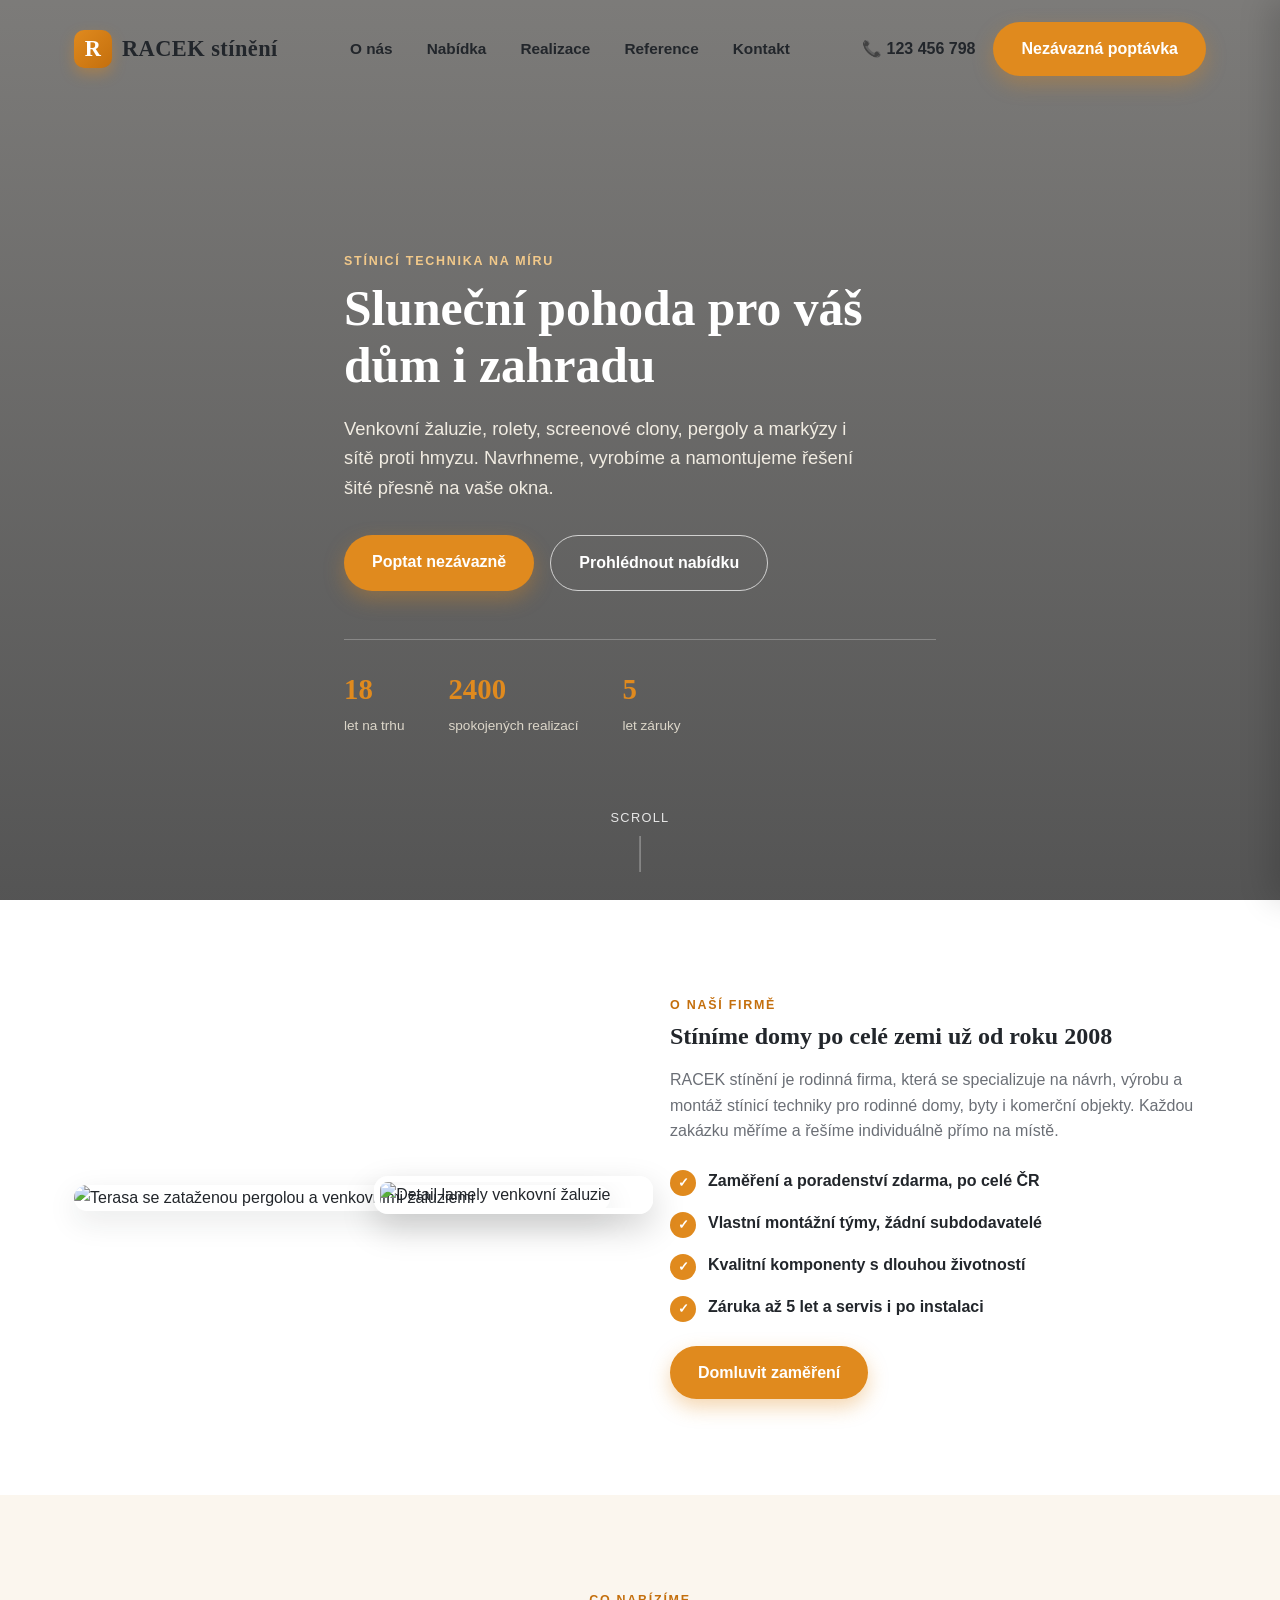
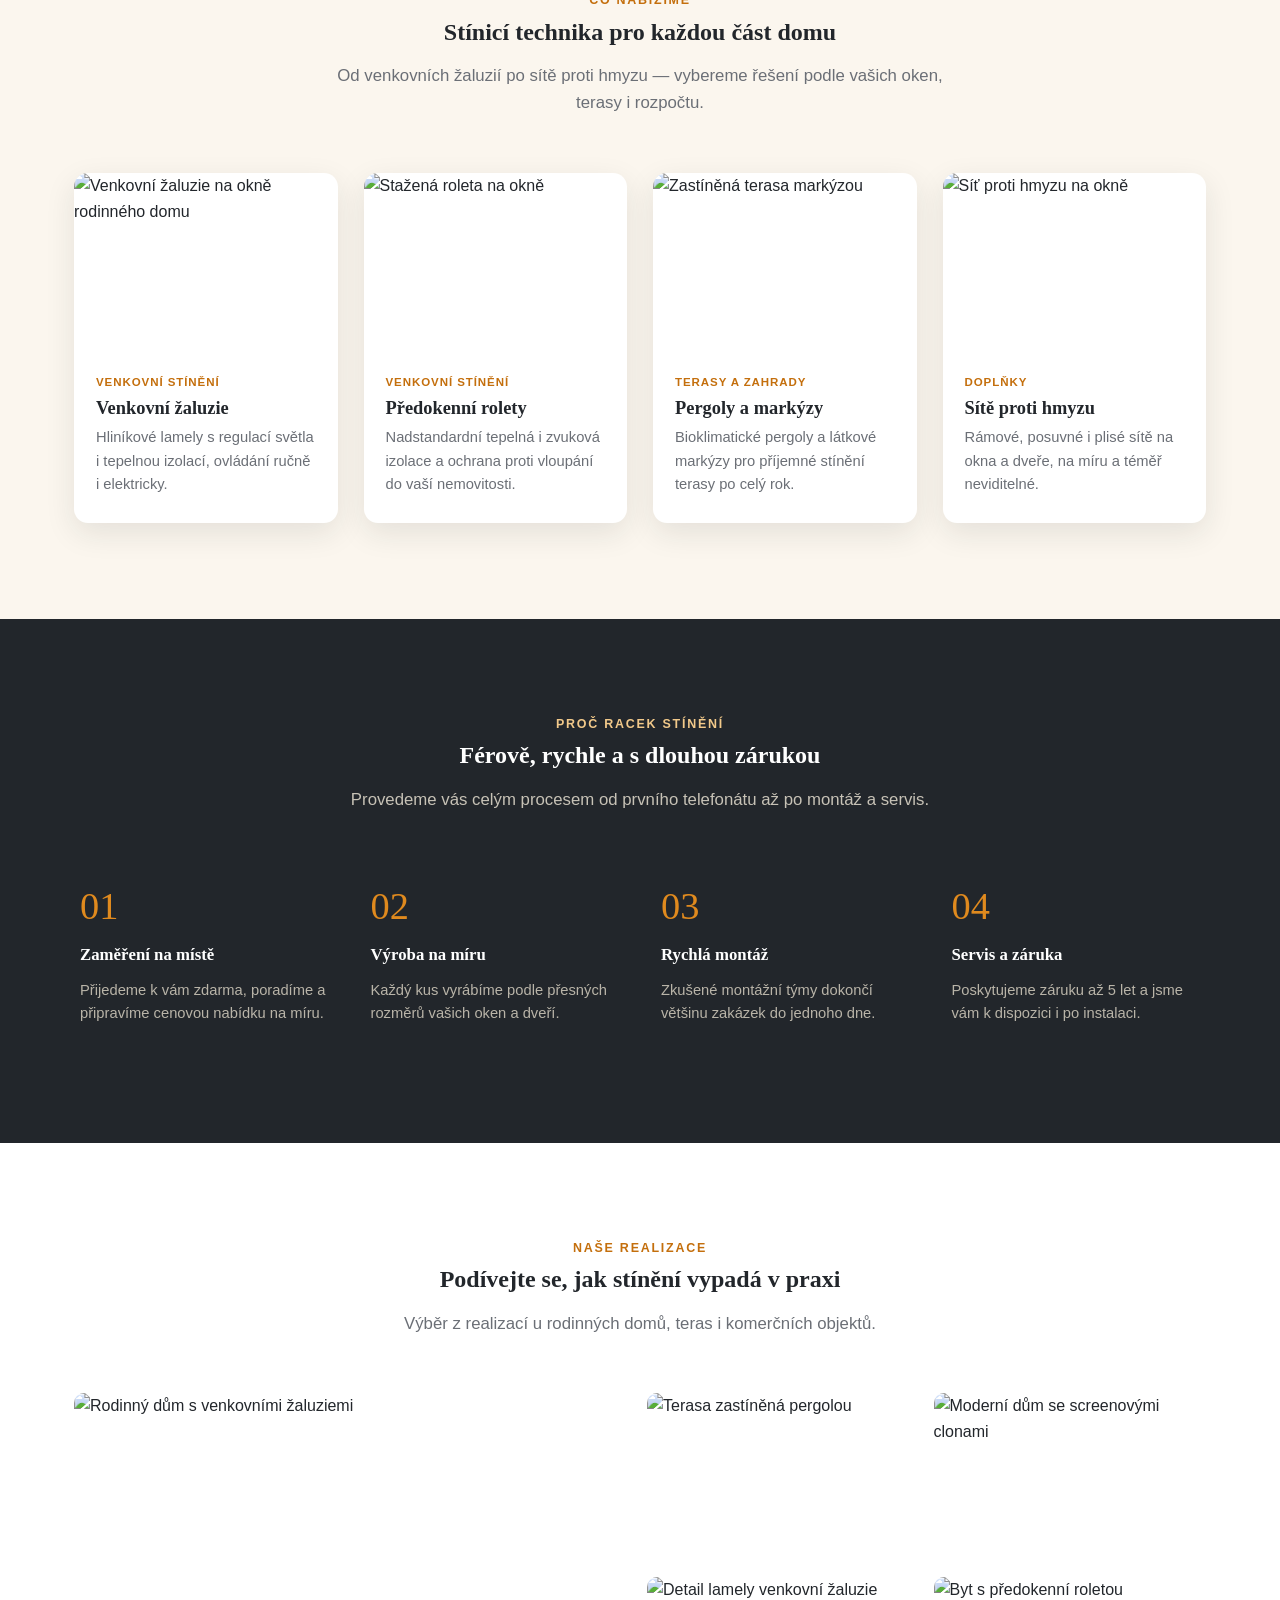
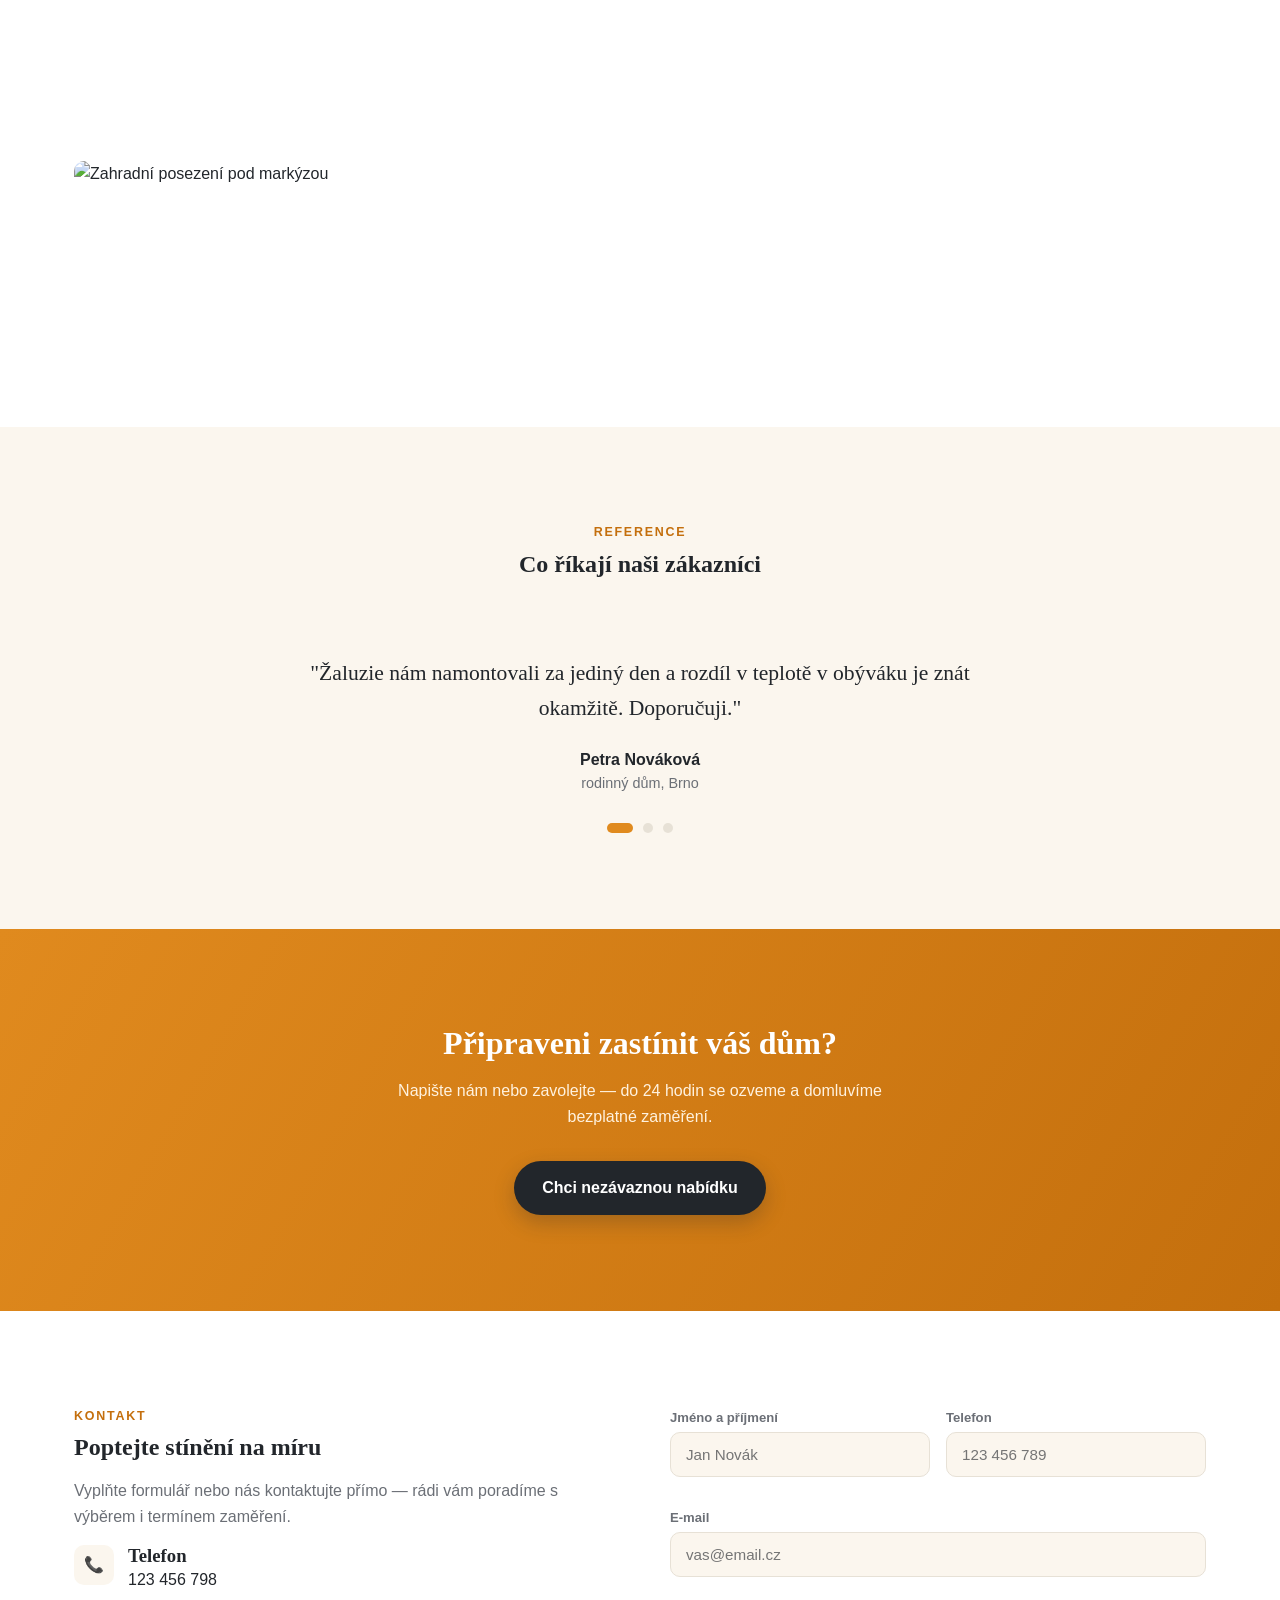
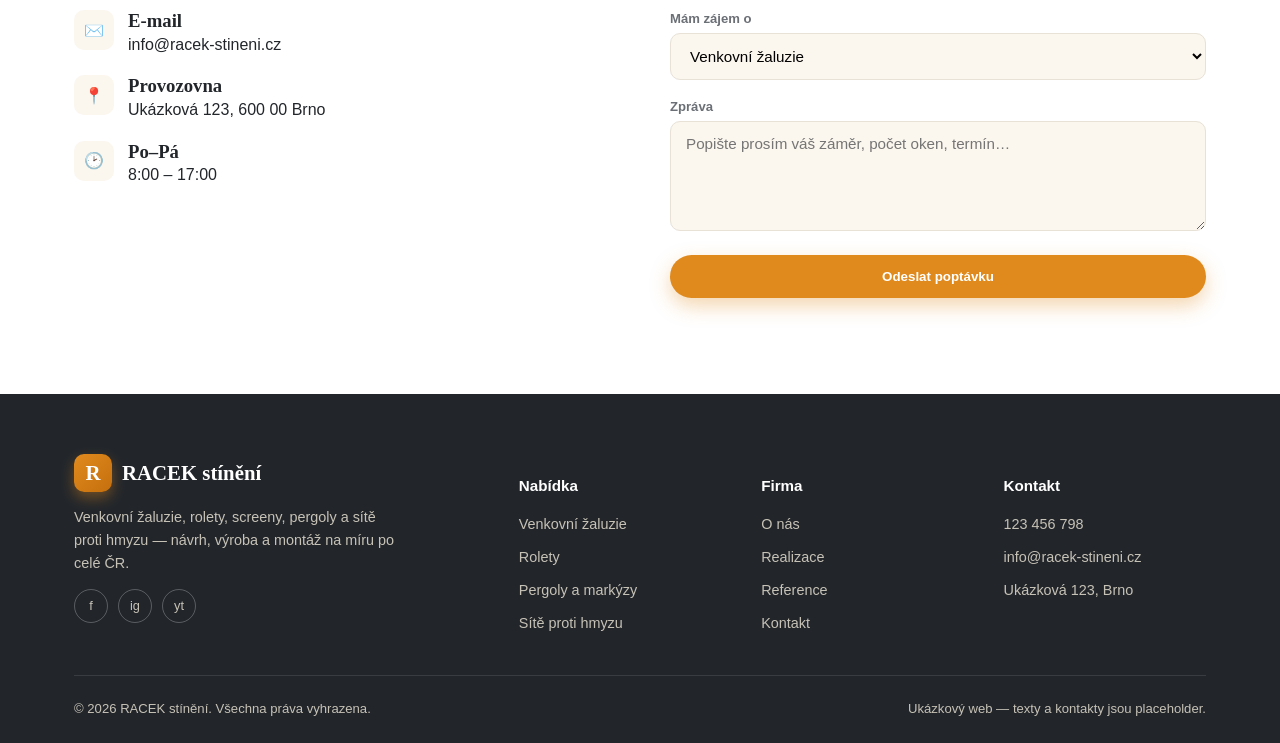
==== index.html @ 5a11834d "Add files via upload hvjvjhgvjh" ====
<!DOCTYPE html>
<html lang="cs">
<head>
<meta charset="UTF-8">
<meta name="viewport" content="width=device-width, initial-scale=1.0">
<title>RACEK stínění | Venkovní žaluzie, rolety, screeny a pergoly na míru</title>
<meta name="description" content="RACEK stínění – venkovní žaluzie, rolety, screenové clony, pergoly a markýzy, sítě proti hmyzu. Návrh, výroba a montáž na míru.">
<style>
  :root{
    --amber:#e08a1e;
    --amber-dark:#c46f0d;
    --charcoal:#22262b;
    --charcoal-2:#2f343a;
    --cream:#fbf6ee;
    --gray:#6b6f76;
    --line:#e7e1d6;
    --radius:14px;
    --shadow: 0 10px 30px rgba(34,38,43,.10);
    font-size:16px;
  }
  *{box-sizing:border-box;}
  html{scroll-behavior:smooth;}
  body{
    margin:0;
    font-family:"Segoe UI", Roboto, Helvetica, Arial, sans-serif;
    color:var(--charcoal);
    background:var(--cream);
    line-height:1.6;
  }
  img{max-width:100%; display:block;}
  a{color:inherit; text-decoration:none;}
  .container{max-width:1180px; margin:0 auto; padding:0 24px;}
  h1,h2,h3{font-family:Georgia, "Times New Roman", serif; line-height:1.15; margin:0 0 .5em;}
  .eyebrow{
    text-transform:uppercase; letter-spacing:.14em; font-size:.78rem;
    color:var(--amber-dark); font-weight:700; margin-bottom:.6em;
  }
  .btn{
    display:inline-block; padding:14px 28px; border-radius:999px;
    background:var(--amber); color:#fff; font-weight:600; border:none;
    cursor:pointer; transition:transform .15s ease, background .2s ease, box-shadow .2s ease;
    box-shadow:0 8px 20px rgba(224,138,30,.35);
  }
  .btn:hover{background:var(--amber-dark); transform:translateY(-2px);}
  .btn.ghost{
    background:transparent; color:#fff; border:1.5px solid rgba(255,255,255,.7);
    box-shadow:none;
  }
  .btn.ghost:hover{background:rgba(255,255,255,.15);}
  .btn.dark{background:var(--charcoal); box-shadow:0 8px 20px rgba(34,38,43,.25);}
  .btn.dark:hover{background:#000;}

  /* Header */
  header{
    position:fixed; top:0; left:0; right:0; z-index:100;
    background:rgba(251,246,238,.0);
    transition:background .3s ease, box-shadow .3s ease, padding .3s ease;
    padding:22px 0;
  }
  header.scrolled{
    background:rgba(251,246,238,.96);
    box-shadow:0 4px 20px rgba(0,0,0,.08);
    padding:12px 0;
    backdrop-filter: blur(6px);
  }
  .nav-wrap{display:flex; align-items:center; justify-content:space-between;}
  .logo{display:flex; align-items:center; gap:10px; font-family:Georgia, serif; font-weight:700; font-size:1.4rem; letter-spacing:.02em;}
  .logo-mark{
    width:38px; height:38px; border-radius:10px;
    background:linear-gradient(135deg, var(--amber), var(--amber-dark));
    display:flex; align-items:center; justify-content:center; color:#fff; font-weight:800;
    box-shadow:0 6px 14px rgba(224,138,30,.4);
  }
  header.scrolled .logo, header:not(.scrolled) .logo{color:var(--charcoal);}
  nav ul{list-style:none; display:flex; gap:34px; margin:0; padding:0;}
  nav a{font-weight:600; font-size:.96rem; position:relative; padding:6px 0;}
  nav a::after{
    content:""; position:absolute; left:0; bottom:0; width:0; height:2px;
    background:var(--amber); transition:width .25s ease;
  }
  nav a:hover::after{width:100%;}
  .nav-cta{display:flex; align-items:center; gap:18px;}
  .phone-link{font-weight:700; white-space:nowrap;}
  .burger{display:none; flex-direction:column; gap:5px; cursor:pointer; background:none; border:none; padding:6px;}
  .burger span{width:26px; height:2px; background:var(--charcoal); display:block; transition:.25s;}

  /* Hero */
  .hero{
    position:relative; min-height:100vh; display:flex; align-items:center;
    background:
      linear-gradient(180deg, rgba(20,22,25,.55), rgba(20,22,25,.72)),
      url('https://images.unsplash.com/photo-1600585154340-be6161a56a0c?q=80&w=1740&auto=format&fit=crop') center/cover no-repeat;
    color:#fff;
  }
  .hero-content{max-width:640px; padding-top:90px;}
  .hero h1{font-size:3.1rem; margin-bottom:.4em;}
  .hero p.lead{font-size:1.15rem; color:#f1ece2; max-width:520px; margin-bottom:1.8em;}
  .hero-actions{display:flex; gap:16px; flex-wrap:wrap; margin-bottom:3rem;}
  .hero-stats{display:flex; gap:44px; flex-wrap:wrap; border-top:1px solid rgba(255,255,255,.25); padding-top:26px;}
  .hero-stats div strong{display:block; font-size:1.8rem; font-family:Georgia,serif; color:var(--amber);}
  .hero-stats div span{font-size:.85rem; color:#dcd6c9;}
  .scroll-cue{
    position:absolute; bottom:28px; left:50%; transform:translateX(-50%);
    color:#fff; font-size:.8rem; letter-spacing:.1em; text-transform:uppercase;
    display:flex; flex-direction:column; align-items:center; gap:8px; opacity:.85;
  }
  .scroll-cue .dot{width:1px; height:36px; background:rgba(255,255,255,.6); position:relative; overflow:hidden;}
  .scroll-cue .dot::after{
    content:""; position:absolute; top:-40%; left:0; width:100%; height:40%; background:#fff;
    animation:scrollDown 1.8s infinite;
  }
  @keyframes scrollDown{ to { top:100%; } }

  section{padding:96px 0;}
  .section-head{max-width:640px; margin:0 auto 56px; text-align:center;}
  .section-head.left{margin-left:0; text-align:left;}
  .section-head p{color:var(--gray); font-size:1.05rem;}

  /* About / trust */
  .about{background:#fff;}
  .about-grid{display:grid; grid-template-columns:1fr 1fr; gap:60px; align-items:center;}
  .about-media{position:relative;}
  .about-media img{border-radius:var(--radius); box-shadow:var(--shadow);}
  .about-media img.small{
    position:absolute; width:52%; right:-8%; bottom:-12%;
    border:6px solid #fff; box-shadow:0 14px 34px rgba(0,0,0,.18);
  }
  .about-text p{color:var(--gray);}
  .checks{list-style:none; margin:24px 0; padding:0; display:grid; gap:14px;}
  .checks li{display:flex; gap:12px; align-items:flex-start; font-weight:600;}
  .checks li::before{
    content:"✓"; flex:0 0 26px; height:26px; border-radius:50%; background:var(--amber);
    color:#fff; display:flex; align-items:center; justify-content:center; font-size:.8rem; margin-top:2px;
  }

  /* Services */
  .services{background:var(--cream);}
  .service-grid{display:grid; grid-template-columns:repeat(4,1fr); gap:26px;}
  .card{
    background:#fff; border-radius:var(--radius); overflow:hidden; box-shadow:var(--shadow);
    transition:transform .25s ease, box-shadow .25s ease; cursor:pointer;
  }
  .card:hover{transform:translateY(-8px); box-shadow:0 18px 40px rgba(34,38,43,.16);}
  .card .img-wrap{height:180px; overflow:hidden;}
  .card .img-wrap img{width:100%; height:100%; object-fit:cover; transition:transform .5s ease;}
  .card:hover .img-wrap img{transform:scale(1.08);}
  .card .body{padding:20px 22px 26px;}
  .card .tag{font-size:.72rem; text-transform:uppercase; letter-spacing:.08em; color:var(--amber-dark); font-weight:700;}
  .card h3{font-size:1.15rem; margin:.35em 0 .4em;}
  .card p{color:var(--gray); font-size:.92rem; margin:0;}

  /* Why us */
  .why{background:var(--charcoal); color:#fff;}
  .why .section-head p{color:#c7c2b6;}
  .why-grid{display:grid; grid-template-columns:repeat(4,1fr); gap:30px;}
  .why-item{padding:6px;}
  .why-num{font-family:Georgia,serif; font-size:2.4rem; color:var(--amber); margin-bottom:.2em;}
  .why-item h3{font-size:1.05rem; margin-bottom:.4em;}
  .why-item p{color:#b9b4a8; font-size:.92rem;}

  /* Gallery */
  .gallery{background:#fff;}
  .gallery-grid{
    display:grid; grid-template-columns:repeat(4,1fr); grid-auto-rows:170px; gap:14px;
  }
  .gallery-grid figure{
    margin:0; overflow:hidden; border-radius:10px; position:relative; cursor:pointer;
  }
  .gallery-grid figure:nth-child(1){grid-column:span 2; grid-row:span 2;}
  .gallery-grid figure:nth-child(4){grid-row:span 2;}
  .gallery-grid img{width:100%; height:100%; object-fit:cover; transition:transform .5s ease;}
  .gallery-grid figure:hover img{transform:scale(1.1);}
  .gallery-grid figcaption{
    position:absolute; left:0; right:0; bottom:0; padding:14px;
    background:linear-gradient(180deg, transparent, rgba(0,0,0,.65));
    color:#fff; font-size:.85rem; font-weight:600; opacity:0; transition:opacity .25s ease;
  }
  .gallery-grid figure:hover figcaption{opacity:1;}

  /* Lightbox */
  .lightbox{
    position:fixed; inset:0; background:rgba(15,16,18,.92); z-index:200;
    display:none; align-items:center; justify-content:center; padding:40px;
  }
  .lightbox.open{display:flex;}
  .lightbox img{max-width:90vw; max-height:82vh; border-radius:8px; box-shadow:0 20px 60px rgba(0,0,0,.5);}
  .lightbox .lb-caption{color:#eee; text-align:center; margin-top:14px; font-size:.95rem;}
  .lightbox .lb-close{
    position:absolute; top:26px; right:34px; color:#fff; font-size:2rem; cursor:pointer; line-height:1; background:none; border:none;
  }
  .lightbox .lb-nav{
    position:absolute; top:50%; transform:translateY(-50%); background:rgba(255,255,255,.12);
    border:none; color:#fff; width:48px; height:48px; border-radius:50%; font-size:1.4rem; cursor:pointer;
  }
  .lightbox .lb-prev{left:24px;}
  .lightbox .lb-next{right:24px;}

  /* Testimonials */
  .testimonials{background:var(--cream);}
  .t-track-wrap{position:relative; max-width:760px; margin:0 auto; overflow:hidden;}
  .t-track{display:flex; transition:transform .5s ease;}
  .t-slide{flex:0 0 100%; text-align:center; padding:0 20px;}
  .t-slide p.quote{font-family:Georgia, serif; font-size:1.35rem; color:var(--charcoal); margin-bottom:1em;}
  .t-slide .who{font-weight:700;}
  .t-slide .role{color:var(--gray); font-size:.9rem;}
  .t-dots{display:flex; justify-content:center; gap:10px; margin-top:28px;}
  .t-dots button{width:10px; height:10px; border-radius:50%; border:none; background:var(--line); cursor:pointer; padding:0;}
  .t-dots button.active{background:var(--amber); width:26px; border-radius:6px; transition:.25s;}

  /* CTA band */
  .cta-band{
    background:linear-gradient(120deg, var(--amber), var(--amber-dark));
    color:#fff; text-align:center;
  }
  .cta-band h2{font-size:2rem;}
  .cta-band p{color:#fff2df; max-width:520px; margin:0 auto 2em;}

  /* Contact */
  .contact{background:#fff;}
  .contact-grid{display:grid; grid-template-columns:1fr 1fr; gap:60px;}
  .contact-info h3{margin-top:1.4em;}
  .contact-info .row{display:flex; gap:14px; align-items:flex-start; margin-bottom:18px;}
  .contact-info .icon{
    flex:0 0 40px; height:40px; border-radius:10px; background:var(--cream);
    display:flex; align-items:center; justify-content:center; color:var(--amber-dark); font-weight:800;
  }
  form{display:grid; gap:16px;}
  .form-row{display:grid; grid-template-columns:1fr 1fr; gap:16px;}
  input, textarea, select{
    width:100%; padding:13px 15px; border:1.5px solid var(--line); border-radius:10px;
    font-family:inherit; font-size:.95rem; background:var(--cream); transition:border .2s ease;
  }
  input:focus, textarea:focus, select:focus{outline:none; border-color:var(--amber);}
  textarea{resize:vertical; min-height:110px;}
  label{font-size:.82rem; font-weight:700; color:var(--gray); margin-bottom:4px; display:block;}
  .field-error{color:#c0392b; font-size:.78rem; min-height:1em; margin-top:2px;}
  .form-msg{
    display:none; padding:14px 16px; border-radius:10px; background:#e9f7ee; color:#1e7a43; font-weight:600; font-size:.9rem;
  }
  .form-msg.show{display:block;}

  footer{background:var(--charcoal); color:#c7c2b6; padding:60px 0 24px;}
  .footer-grid{display:grid; grid-template-columns:2fr 1fr 1fr 1fr; gap:40px; padding-bottom:40px; border-bottom:1px solid rgba(255,255,255,.1);}
  .footer-grid h4{color:#fff; font-size:.95rem; margin-bottom:1em;}
  .footer-grid ul{list-style:none; padding:0; margin:0; display:grid; gap:10px; font-size:.9rem;}
  .footer-grid ul a:hover{color:var(--amber);}
  .footer-logo{display:flex; align-items:center; gap:10px; color:#fff; font-family:Georgia,serif; font-weight:700; font-size:1.3rem; margin-bottom:14px;}
  .footer-bottom{display:flex; justify-content:space-between; padding-top:22px; font-size:.82rem; flex-wrap:wrap; gap:10px;}
  .social{display:flex; gap:10px;}
  .social a{
    width:34px; height:34px; border-radius:50%; border:1px solid rgba(255,255,255,.25);
    display:flex; align-items:center; justify-content:center; font-size:.8rem;
  }
  .social a:hover{background:var(--amber); border-color:var(--amber);}

  .back-to-top{
    position:fixed; bottom:26px; right:26px; width:48px; height:48px; border-radius:50%;
    background:var(--charcoal); color:#fff; display:flex; align-items:center; justify-content:center;
    box-shadow:0 8px 20px rgba(0,0,0,.3); opacity:0; pointer-events:none; transition:opacity .25s ease, transform .25s ease;
    z-index:90; cursor:pointer; border:none; font-size:1.1rem;
  }
  .back-to-top.show{opacity:1; pointer-events:auto;}
  .back-to-top:hover{background:var(--amber);}

  .reveal{opacity:0; transform:translateY(28px); transition:opacity .7s ease, transform .7s ease;}
  .reveal.in{opacity:1; transform:none;}

  @media (max-width:980px){
    .about-grid, .contact-grid{grid-template-columns:1fr;}
    .service-grid, .why-grid{grid-template-columns:repeat(2,1fr);}
    .gallery-grid{grid-template-columns:repeat(2,1fr);}
    .gallery-grid figure:nth-child(1){grid-column:span 2; grid-row:span 1;}
    .footer-grid{grid-template-columns:1fr 1fr;}
  }
  @media (max-width:720px){
    nav, .nav-cta .phone-link, .hero-stats{display:none;}
    .nav-cta .btn{display:none;}
    .burger{display:flex;}
    .hero h1{font-size:2.1rem;}
    .form-row{grid-template-columns:1fr;}
    .why-grid, .service-grid{grid-template-columns:1fr;}
    section{padding:64px 0;}
  }

  /* Mobile nav panel */
  .mobile-nav{
    position:fixed; top:0; right:0; height:100vh; width:78%; max-width:320px; background:#fff;
    box-shadow:-10px 0 30px rgba(0,0,0,.15); z-index:150; transform:translateX(100%);
    transition:transform .3s ease; padding:90px 30px 30px; display:flex; flex-direction:column; gap:22px;
  }
  .mobile-nav.open{transform:translateX(0);}
  .mobile-nav a{font-size:1.1rem; font-weight:700;}
  .overlay{
    position:fixed; inset:0; background:rgba(0,0,0,.4); z-index:140; opacity:0; pointer-events:none; transition:opacity .3s ease;
  }
  .overlay.open{opacity:1; pointer-events:auto;}
</style>
</head>
<body>

<header id="siteHeader">
  <div class="container nav-wrap">
    <a href="#home" class="logo"><span class="logo-mark">R</span> RACEK stínění</a>
    <nav>
      <ul>
        <li><a href="#about">O nás</a></li>
        <li><a href="#services">Nabídka</a></li>
        <li><a href="#gallery">Realizace</a></li>
        <li><a href="#reviews">Reference</a></li>
        <li><a href="#contact">Kontakt</a></li>
      </ul>
    </nav>
    <div class="nav-cta">
      <a href="tel:+420123456798" class="phone-link">📞 123 456 798</a>
      <a href="#contact" class="btn">Nezávazná poptávka</a>
      <button class="burger" id="burgerBtn" aria-label="Otevřít menu"><span></span><span></span><span></span></button>
    </div>
  </div>
</header>

<div class="overlay" id="overlay"></div>
<div class="mobile-nav" id="mobileNav">
  <a href="#about">O nás</a>
  <a href="#services">Nabídka</a>
  <a href="#gallery">Realizace</a>
  <a href="#reviews">Reference</a>
  <a href="#contact">Kontakt</a>
  <a href="tel:+420123456798" class="btn dark" style="text-align:center;">📞 123 456 798</a>
</div>

<section class="hero" id="home">
  <div class="container hero-content">
    <div class="eyebrow" style="color:#f2c98a;">Stínicí technika na míru</div>
    <h1>Sluneční pohoda pro váš dům i zahradu</h1>
    <p class="lead">Venkovní žaluzie, rolety, screenové clony, pergoly a markýzy i sítě proti hmyzu. Navrhneme, vyrobíme a namontujeme řešení šité přesně na vaše okna.</p>
    <div class="hero-actions">
      <a href="#contact" class="btn">Poptat nezávazně</a>
      <a href="#services" class="btn ghost">Prohlédnout nabídku</a>
    </div>
    <div class="hero-stats">
      <div><strong data-count="18">0</strong><span>let na trhu</span></div>
      <div><strong data-count="2400">0</strong><span>spokojených realizací</span></div>
      <div><strong data-count="5">0</strong><span>let záruky</span></div>
    </div>
  </div>
  <div class="scroll-cue"><span>Scroll</span><span class="dot"></span></div>
</section>

<section class="about" id="about">
  <div class="container about-grid">
    <div class="about-media reveal">
      <img src="https://images.unsplash.com/photo-1600607687939-ce8a6c25118c?q=80&w=1200&auto=format&fit=crop" alt="Terasa se zataženou pergolou a venkovními žaluziemi">
      <img class="small" src="https://images.unsplash.com/photo-1600566752355-35792bedcfea?q=80&w=800&auto=format&fit=crop" alt="Detail lamely venkovní žaluzie">
    </div>
    <div class="about-text reveal">
      <div class="eyebrow">O naší firmě</div>
      <h2>Stíníme domy po celé zemi už od roku 2008</h2>
      <p>RACEK stínění je rodinná firma, která se specializuje na návrh, výrobu a montáž stínicí techniky pro rodinné domy, byty i komerční objekty. Každou zakázku měříme a řešíme individuálně přímo na místě.</p>
      <ul class="checks">
        <li>Zaměření a poradenství zdarma, po celé ČR</li>
        <li>Vlastní montážní týmy, žádní subdodavatelé</li>
        <li>Kvalitní komponenty s dlouhou životností</li>
        <li>Záruka až 5 let a servis i po instalaci</li>
      </ul>
      <a href="#contact" class="btn">Domluvit zaměření</a>
    </div>
  </div>
</section>

<section class="services" id="services">
  <div class="container">
    <div class="section-head reveal">
      <div class="eyebrow">Co nabízíme</div>
      <h2>Stínicí technika pro každou část domu</h2>
      <p>Od venkovních žaluzií po sítě proti hmyzu — vybereme řešení podle vašich oken, terasy i rozpočtu.</p>
    </div>
    <div class="service-grid">
      <div class="card reveal">
        <div class="img-wrap"><img src="https://images.unsplash.com/photo-1600566753086-00f18fb6b3ea?q=80&w=800&auto=format&fit=crop" alt="Venkovní žaluzie na okně rodinného domu"></div>
        <div class="body">
          <div class="tag">Venkovní stínění</div>
          <h3>Venkovní žaluzie</h3>
          <p>Hliníkové lamely s regulací světla i tepelnou izolací, ovládání ručně i elektricky.</p>
        </div>
      </div>
      <div class="card reveal">
        <div class="img-wrap"><img src="https://images.unsplash.com/photo-1560184897-ae75f418493e?q=80&w=800&auto=format&fit=crop" alt="Stažená roleta na okně"></div>
        <div class="body">
          <div class="tag">Venkovní stínění</div>
          <h3>Předokenní rolety</h3>
          <p>Nadstandardní tepelná i zvuková izolace a ochrana proti vloupání do vaší nemovitosti.</p>
        </div>
      </div>
      <div class="card reveal">
        <div class="img-wrap"><img src="https://images.unsplash.com/photo-1600210492486-724fe5c67fb0?q=80&w=800&auto=format&fit=crop" alt="Zastíněná terasa markýzou"></div>
        <div class="body">
          <div class="tag">Terasy a zahrady</div>
          <h3>Pergoly a markýzy</h3>
          <p>Bioklimatické pergoly a látkové markýzy pro příjemné stínění terasy po celý rok.</p>
        </div>
      </div>
      <div class="card reveal">
        <div class="img-wrap"><img src="https://images.unsplash.com/photo-1503174971373-b1f69850bded?q=80&w=800&auto=format&fit=crop" alt="Síť proti hmyzu na okně"></div>
        <div class="body">
          <div class="tag">Doplňky</div>
          <h3>Sítě proti hmyzu</h3>
          <p>Rámové, posuvné i plisé sítě na okna a dveře, na míru a téměř neviditelné.</p>
        </div>
      </div>
    </div>
  </div>
</section>

<section class="why" id="why">
  <div class="container">
    <div class="section-head reveal">
      <div class="eyebrow" style="color:#f2c98a;">Proč RACEK stínění</div>
      <h2>Férově, rychle a s dlouhou zárukou</h2>
      <p>Provedeme vás celým procesem od prvního telefonátu až po montáž a servis.</p>
    </div>
    <div class="why-grid">
      <div class="why-item reveal"><div class="why-num">01</div><h3>Zaměření na místě</h3><p>Přijedeme k vám zdarma, poradíme a připravíme cenovou nabídku na míru.</p></div>
      <div class="why-item reveal"><div class="why-num">02</div><h3>Výroba na míru</h3><p>Každý kus vyrábíme podle přesných rozměrů vašich oken a dveří.</p></div>
      <div class="why-item reveal"><div class="why-num">03</div><h3>Rychlá montáž</h3><p>Zkušené montážní týmy dokončí většinu zakázek do jednoho dne.</p></div>
      <div class="why-item reveal"><div class="why-num">04</div><h3>Servis a záruka</h3><p>Poskytujeme záruku až 5 let a jsme vám k dispozici i po instalaci.</p></div>
    </div>
  </div>
</section>

<section class="gallery" id="gallery">
  <div class="container">
    <div class="section-head reveal">
      <div class="eyebrow">Naše realizace</div>
      <h2>Podívejte se, jak stínění vypadá v praxi</h2>
      <p>Výběr z realizací u rodinných domů, teras i komerčních objektů.</p>
    </div>
    <div class="gallery-grid" id="galleryGrid">
      <figure class="reveal" data-caption="Rodinný dům, venkovní žaluzie">
        <img src="https://images.unsplash.com/photo-1600585154340-be6161a56a0c?q=80&w=1200&auto=format&fit=crop" alt="Rodinný dům s venkovními žaluziemi">
        <figcaption>Rodinný dům — venkovní žaluzie</figcaption>
      </figure>
      <figure class="reveal" data-caption="Terasa s pergolou">
        <img src="https://images.unsplash.com/photo-1600210492493-0946911123ea?q=80&w=800&auto=format&fit=crop" alt="Terasa zastíněná pergolou">
        <figcaption>Terasa — bioklimatická pergola</figcaption>
      </figure>
      <figure class="reveal" data-caption="Moderní vila, screeny">
        <img src="https://images.unsplash.com/photo-1600566752734-2a0cd53f1c8e?q=80&w=800&auto=format&fit=crop" alt="Moderní dům se screenovými clonami">
        <figcaption>Moderní vila — screenové clony</figcaption>
      </figure>
      <figure class="reveal" data-caption="Detail lamely">
        <img src="https://images.unsplash.com/photo-1600566752229-450a10a97b47?q=80&w=800&auto=format&fit=crop" alt="Detail lamely venkovní žaluzie">
        <figcaption>Detail — hliníková lamela</figcaption>
      </figure>
      <figure class="reveal" data-caption="Byt, roleta">
        <img src="https://images.unsplash.com/photo-1600585154526-990dced4db0d?q=80&w=800&auto=format&fit=crop" alt="Byt s předokenní roletou">
        <figcaption>Byt — předokenní roleta</figcaption>
      </figure>
      <figure class="reveal" data-caption="Zahradní posezení">
        <img src="https://images.unsplash.com/photo-1600607687920-4e2a09cf159d?q=80&w=800&auto=format&fit=crop" alt="Zahradní posezení pod markýzou">
        <figcaption>Zahrada — látková markýza</figcaption>
      </figure>
    </div>
  </div>
</section>

<div class="lightbox" id="lightbox">
  <button class="lb-close" id="lbClose">&times;</button>
  <button class="lb-nav lb-prev" id="lbPrev">&#8592;</button>
  <div>
    <img id="lbImg" src="" alt="">
    <div class="lb-caption" id="lbCaption"></div>
  </div>
  <button class="lb-nav lb-next" id="lbNext">&#8594;</button>
</div>

<section class="testimonials" id="reviews">
  <div class="container">
    <div class="section-head reveal">
      <div class="eyebrow">Reference</div>
      <h2>Co říkají naši zákazníci</h2>
    </div>
    <div class="t-track-wrap reveal">
      <div class="t-track" id="tTrack">
        <div class="t-slide">
          <p class="quote">"Žaluzie nám namontovali za jediný den a rozdíl v teplotě v obýváku je znát okamžitě. Doporučuji."</p>
          <div class="who">Petra Nováková</div>
          <div class="role">rodinný dům, Brno</div>
        </div>
        <div class="t-slide">
          <p class="quote">"Pergola na terase vypadá skvěle a ovládání přes telefon je super pohodlné. Rychlé jednání od začátku do konce."</p>
          <div class="who">Jan Dvořák</div>
          <div class="role">terasa, Praha-východ</div>
        </div>
        <div class="t-slide">
          <p class="quote">"Oceňuji hlavně vstřícnost při zaměření a to, že vše seděl na první pokus. Sítě proti hmyzu jsou skoro neviditelné."</p>
          <div class="who">Lucie Horáková</div>
          <div class="role">byt, Olomouc</div>
        </div>
      </div>
    </div>
    <div class="t-dots" id="tDots"></div>
  </div>
</section>

<section class="cta-band">
  <div class="container reveal">
    <h2>Připraveni zastínit váš dům?</h2>
    <p>Napište nám nebo zavolejte — do 24 hodin se ozveme a domluvíme bezplatné zaměření.</p>
    <a href="#contact" class="btn dark">Chci nezávaznou nabídku</a>
  </div>
</section>

<section class="contact" id="contact">
  <div class="container contact-grid">
    <div class="contact-info reveal">
      <div class="eyebrow">Kontakt</div>
      <h2>Poptejte stínění na míru</h2>
      <p style="color:var(--gray);">Vyplňte formulář nebo nás kontaktujte přímo — rádi vám poradíme s výběrem i termínem zaměření.</p>
      <div class="row"><div class="icon">📞</div><div><h3 style="margin:0;">Telefon</h3><div>123 456 798</div></div></div>
      <div class="row"><div class="icon">✉️</div><div><h3 style="margin:0;">E-mail</h3><div>info@racek-stineni.cz</div></div></div>
      <div class="row"><div class="icon">📍</div><div><h3 style="margin:0;">Provozovna</h3><div>Ukázková 123, 600 00 Brno</div></div></div>
      <div class="row"><div class="icon">🕑</div><div><h3 style="margin:0;">Po–Pá</h3><div>8:00 – 17:00</div></div></div>
    </div>
    <div class="reveal">
      <form id="contactForm" novalidate>
        <div class="form-row">
          <div>
            <label for="name">Jméno a příjmení</label>
            <input type="text" id="name" name="name" placeholder="Jan Novák" required>
            <div class="field-error" id="err-name"></div>
          </div>
          <div>
            <label for="phone">Telefon</label>
            <input type="tel" id="phone" name="phone" placeholder="123 456 789" required>
            <div class="field-error" id="err-phone"></div>
          </div>
        </div>
        <div>
          <label for="email">E-mail</label>
          <input type="email" id="email" name="email" placeholder="vas@email.cz" required>
          <div class="field-error" id="err-email"></div>
        </div>
        <div>
          <label for="service">Mám zájem o</label>
          <select id="service" name="service">
            <option>Venkovní žaluzie</option>
            <option>Předokenní rolety</option>
            <option>Pergoly a markýzy</option>
            <option>Sítě proti hmyzu</option>
            <option>Nevím, poraďte mi</option>
          </select>
        </div>
        <div>
          <label for="message">Zpráva</label>
          <textarea id="message" name="message" placeholder="Popište prosím váš záměr, počet oken, termín…"></textarea>
        </div>
        <button type="submit" class="btn">Odeslat poptávku</button>
        <div class="form-msg" id="formMsg">Děkujeme! Vaše poptávka byla odeslána, ozveme se co nejdříve.</div>
      </form>
    </div>
  </div>
</section>

<footer>
  <div class="container">
    <div class="footer-grid">
      <div>
        <div class="footer-logo"><span class="logo-mark">R</span> RACEK stínění</div>
        <p style="max-width:320px; font-size:.9rem;">Venkovní žaluzie, rolety, screeny, pergoly a sítě proti hmyzu — návrh, výroba a montáž na míru po celé ČR.</p>
        <div class="social">
          <a href="#" aria-label="Facebook">f</a>
          <a href="#" aria-label="Instagram">ig</a>
          <a href="#" aria-label="YouTube">yt</a>
        </div>
      </div>
      <div>
        <h4>Nabídka</h4>
        <ul>
          <li><a href="#services">Venkovní žaluzie</a></li>
          <li><a href="#services">Rolety</a></li>
          <li><a href="#services">Pergoly a markýzy</a></li>
          <li><a href="#services">Sítě proti hmyzu</a></li>
        </ul>
      </div>
      <div>
        <h4>Firma</h4>
        <ul>
          <li><a href="#about">O nás</a></li>
          <li><a href="#gallery">Realizace</a></li>
          <li><a href="#reviews">Reference</a></li>
          <li><a href="#contact">Kontakt</a></li>
        </ul>
      </div>
      <div>
        <h4>Kontakt</h4>
        <ul>
          <li>123 456 798</li>
          <li>info@racek-stineni.cz</li>
          <li>Ukázková 123, Brno</li>
        </ul>
      </div>
    </div>
    <div class="footer-bottom">
      <span>&copy; <span id="year"></span> RACEK stínění. Všechna práva vyhrazena.</span>
      <span>Ukázkový web — texty a kontakty jsou placeholder.</span>
    </div>
  </div>
</footer>

<button class="back-to-top" id="backToTop" aria-label="Nahoru">↑</button>

<script>
(function(){
  // Header shrink on scroll
  const header = document.getElementById('siteHeader');
  const backToTop = document.getElementById('backToTop');
  function onScroll(){
    if(window.scrollY > 60){ header.classList.add('scrolled'); } else { header.classList.remove('scrolled'); }
    if(window.scrollY > 500){ backToTop.classList.add('show'); } else { backToTop.classList.remove('show'); }
  }
  document.addEventListener('scroll', onScroll);
  onScroll();
  backToTop.addEventListener('click', ()=> window.scrollTo({top:0, behavior:'smooth'}));

  // Mobile nav
  const burger = document.getElementById('burgerBtn');
  const mobileNav = document.getElementById('mobileNav');
  const overlay = document.getElementById('overlay');
  function closeNav(){ mobileNav.classList.remove('open'); overlay.classList.remove('open'); }
  burger.addEventListener('click', ()=>{
    mobileNav.classList.toggle('open');
    overlay.classList.toggle('open');
  });
  overlay.addEventListener('click', closeNav);
  mobileNav.querySelectorAll('a').forEach(a => a.addEventListener('click', closeNav));

  // Reveal on scroll
  const revealEls = document.querySelectorAll('.reveal');
  const io = new IntersectionObserver((entries)=>{
    entries.forEach(entry=>{
      if(entry.isIntersecting){ entry.target.classList.add('in'); io.unobserve(entry.target); }
    });
  }, {threshold:.15});
  revealEls.forEach(el=> io.observe(el));

  // Animated counters
  const counters = document.querySelectorAll('[data-count]');
  const counterIO = new IntersectionObserver((entries)=>{
    entries.forEach(entry=>{
      if(!entry.isIntersecting) return;
      const el = entry.target;
      const target = parseInt(el.getAttribute('data-count'), 10);
      let current = 0;
      const duration = 1400;
      const start = performance.now();
      function tick(now){
        const progress = Math.min((now-start)/duration, 1);
        current = Math.floor(progress * target);
        el.textContent = current;
        if(progress < 1){ requestAnimationFrame(tick); } else { el.textContent = target; }
      }
      requestAnimationFrame(tick);
      counterIO.unobserve(el);
    });
  }, {threshold:.5});
  counters.forEach(el=> counterIO.observe(el));

  // Lightbox gallery
  const galleryFigures = Array.from(document.querySelectorAll('#galleryGrid figure'));
  const lightbox = document.getElementById('lightbox');
  const lbImg = document.getElementById('lbImg');
  const lbCaption = document.getElementById('lbCaption');
  let currentIndex = 0;

  function openLightbox(index){
    currentIndex = index;
    updateLightbox();
    lightbox.classList.add('open');
  }
  function updateLightbox(){
    const fig = galleryFigures[currentIndex];
    const img = fig.querySelector('img');
    lbImg.src = img.src;
    lbImg.alt = img.alt;
    lbCaption.textContent = fig.getAttribute('data-caption') || '';
  }
  galleryFigures.forEach((fig, index)=>{
    fig.addEventListener('click', ()=> openLightbox(index));
  });
  document.getElementById('lbClose').addEventListener('click', ()=> lightbox.classList.remove('open'));
  document.getElementById('lbPrev').addEventListener('click', ()=>{
    currentIndex = (currentIndex - 1 + galleryFigures.length) % galleryFigures.length;
    updateLightbox();
  });
  document.getElementById('lbNext').addEventListener('click', ()=>{
    currentIndex = (currentIndex + 1) % galleryFigures.length;
    updateLightbox();
  });
  lightbox.addEventListener('click', (e)=>{ if(e.target === lightbox) lightbox.classList.remove('open'); });
  document.addEventListener('keydown', (e)=>{
    if(!lightbox.classList.contains('open')) return;
    if(e.key === 'Escape') lightbox.classList.remove('open');
    if(e.key === 'ArrowLeft') document.getElementById('lbPrev').click();
    if(e.key === 'ArrowRight') document.getElementById('lbNext').click();
  });

  // Testimonial slider
  const track = document.getElementById('tTrack');
  const slides = Array.from(track.children);
  const dotsWrap = document.getElementById('tDots');
  let tIndex = 0;
  slides.forEach((_, i)=>{
    const dot = document.createElement('button');
    if(i===0) dot.classList.add('active');
    dot.addEventListener('click', ()=> goToSlide(i));
    dotsWrap.appendChild(dot);
  });
  function goToSlide(i){
    tIndex = i;
    track.style.transform = 'translateX(' + (-100*i) + '%)';
    Array.from(dotsWrap.children).forEach((d, idx)=> d.classList.toggle('active', idx===i));
  }
  let autoSlide = setInterval(()=>{ goToSlide((tIndex+1) % slides.length); }, 5500);
  dotsWrap.addEventListener('click', ()=>{ clearInterval(autoSlide); autoSlide = setInterval(()=>{ goToSlide((tIndex+1) % slides.length); }, 5500); });

  // Contact form validation
  const form = document.getElementById('contactForm');
  const formMsg = document.getElementById('formMsg');
  form.addEventListener('submit', function(e){
    e.preventDefault();
    let valid = true;
    const name = document.getElementById('name');
    const phone = document.getElementById('phone');
    const email = document.getElementById('email');

    const errName = document.getElementById('err-name');
    const errPhone = document.getElementById('err-phone');
    const errEmail = document.getElementById('err-email');
    errName.textContent = ''; errPhone.textContent = ''; errEmail.textContent = '';

    if(name.value.trim().length < 2){ errName.textContent = 'Zadejte prosím jméno.'; valid = false; }
    const phoneDigits = phone.value.replace(/\s+/g,'');
    if(!/^\+?\d{6,}$/.test(phoneDigits)){ errPhone.textContent = 'Zadejte platné telefonní číslo.'; valid = false; }
    if(!/^[^\s@]+@[^\s@]+\.[^\s@]+$/.test(email.value.trim())){ errEmail.textContent = 'Zadejte platný e-mail.'; valid = false; }

    if(!valid){ formMsg.classList.remove('show'); return; }

    formMsg.classList.add('show');
    form.reset();
    setTimeout(()=> formMsg.classList.remove('show'), 6000);
  });

  document.getElementById('year').textContent = new Date().getFullYear();
})();
</script>
</body>
</html>
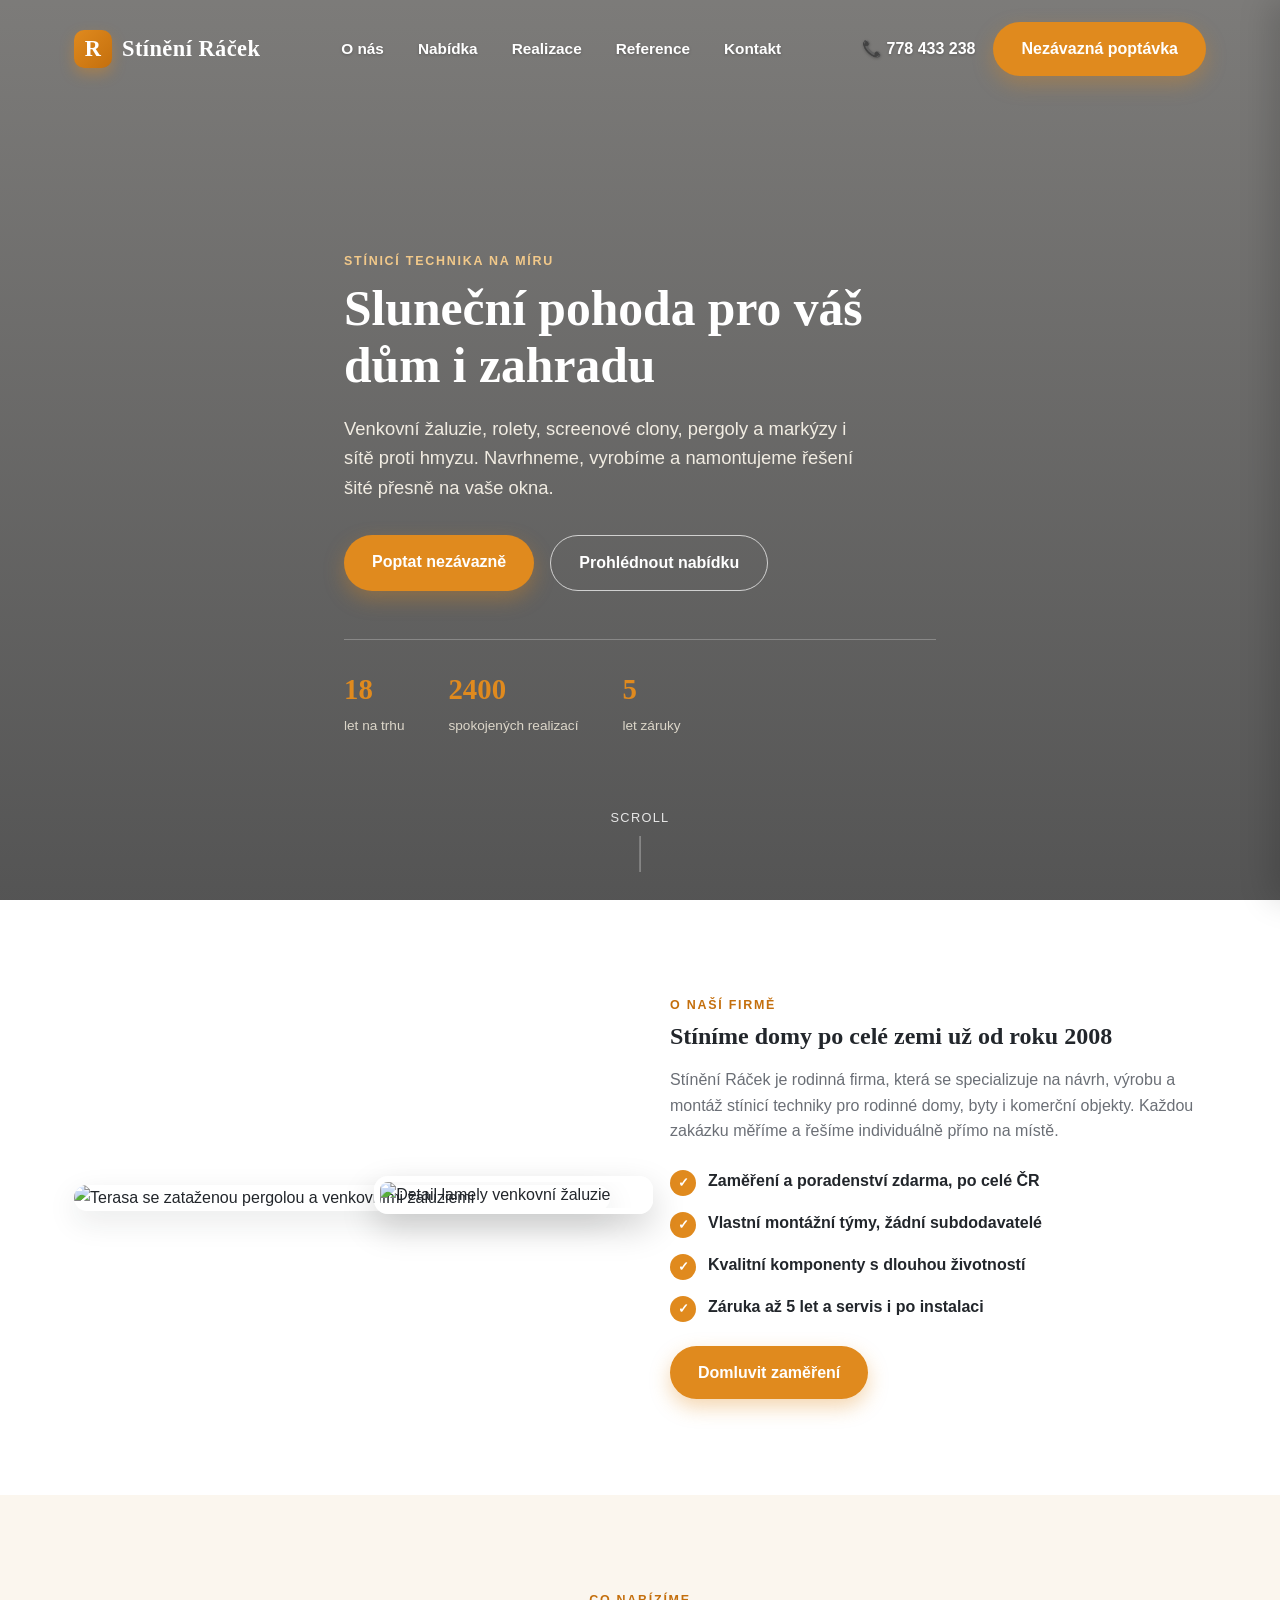
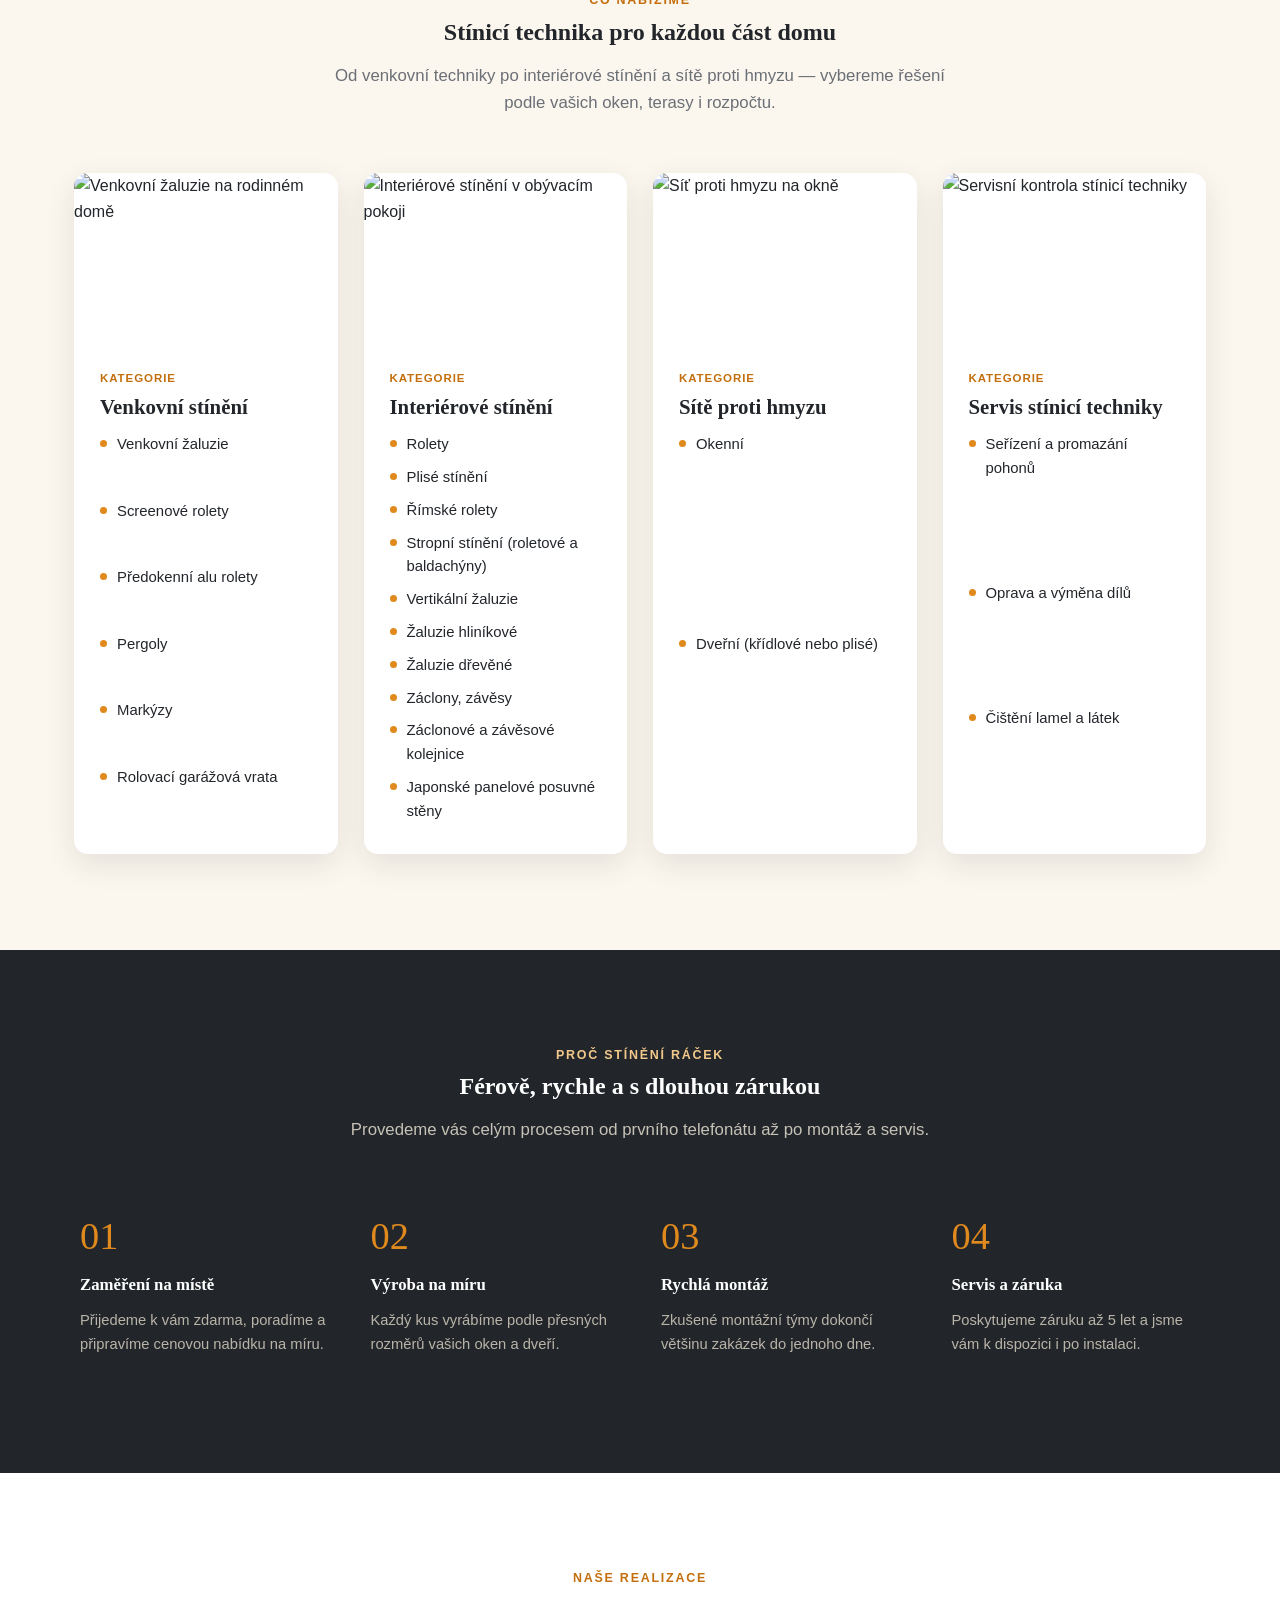
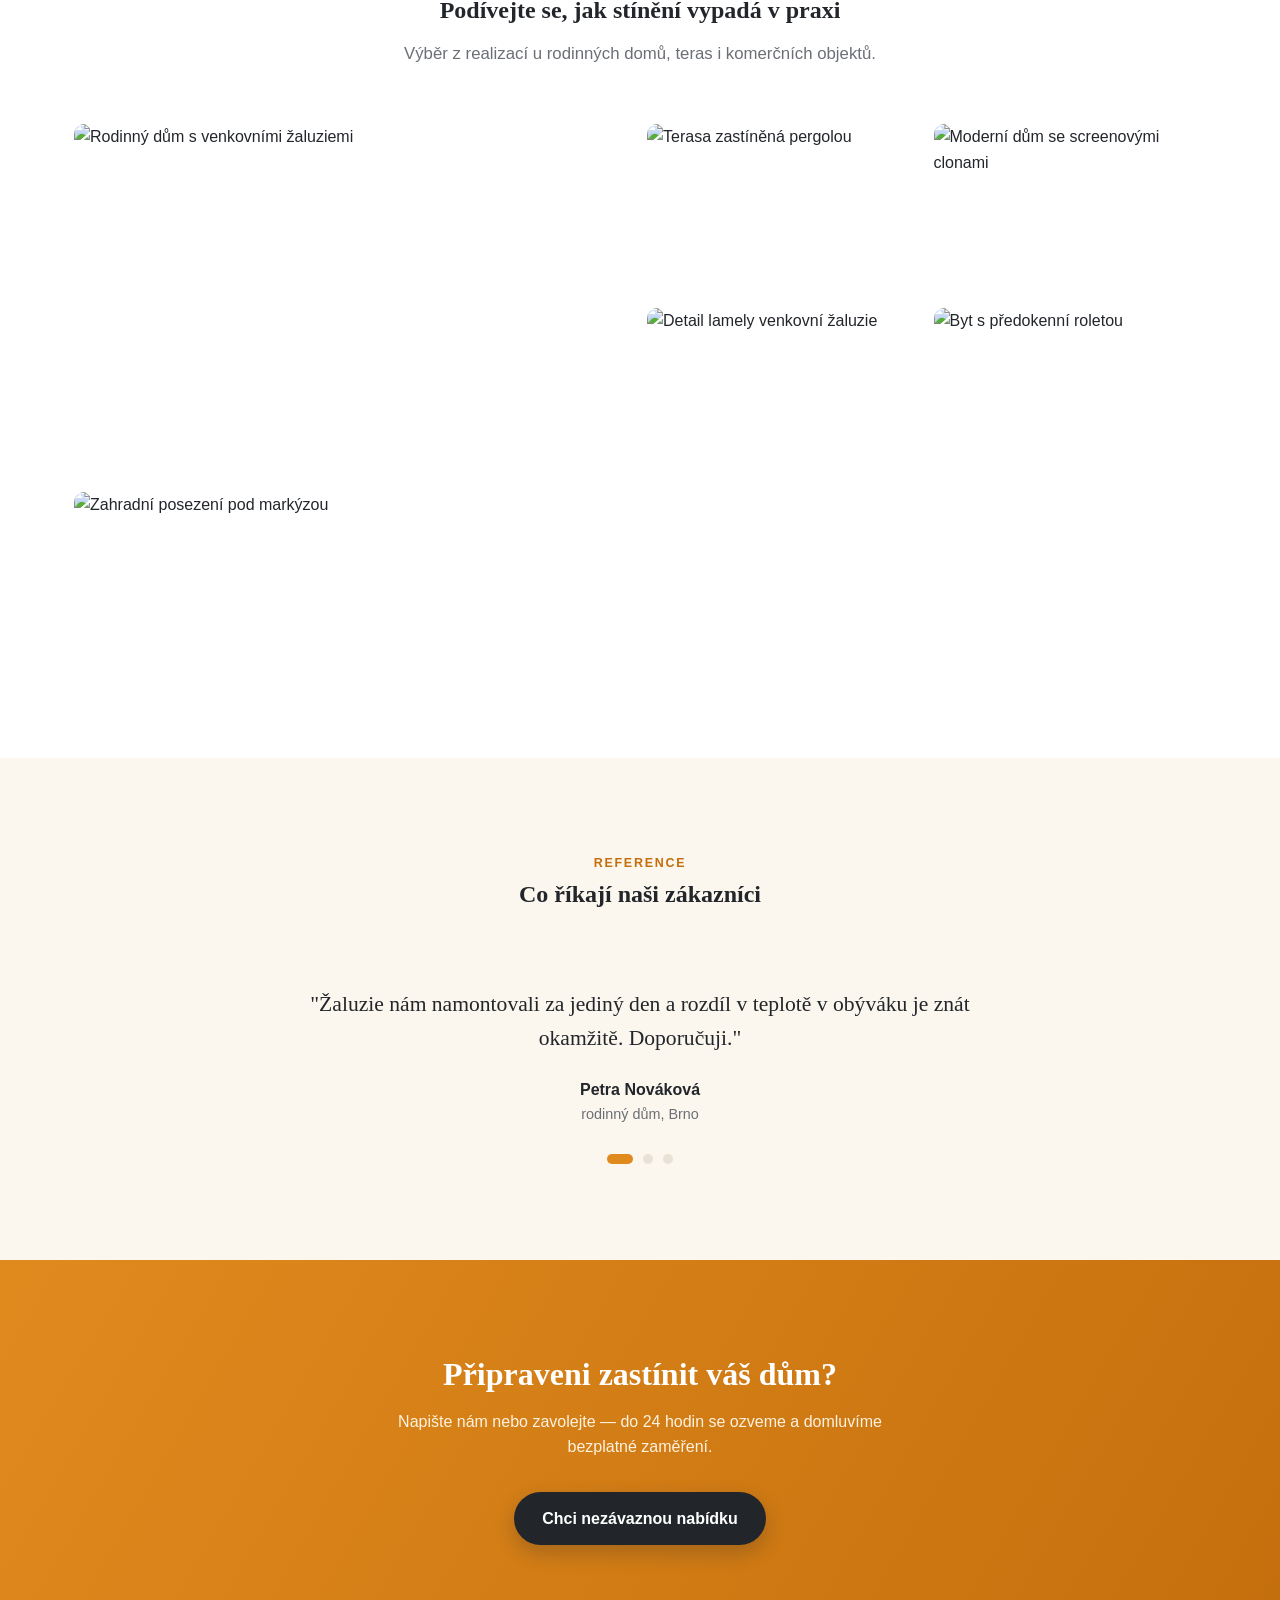
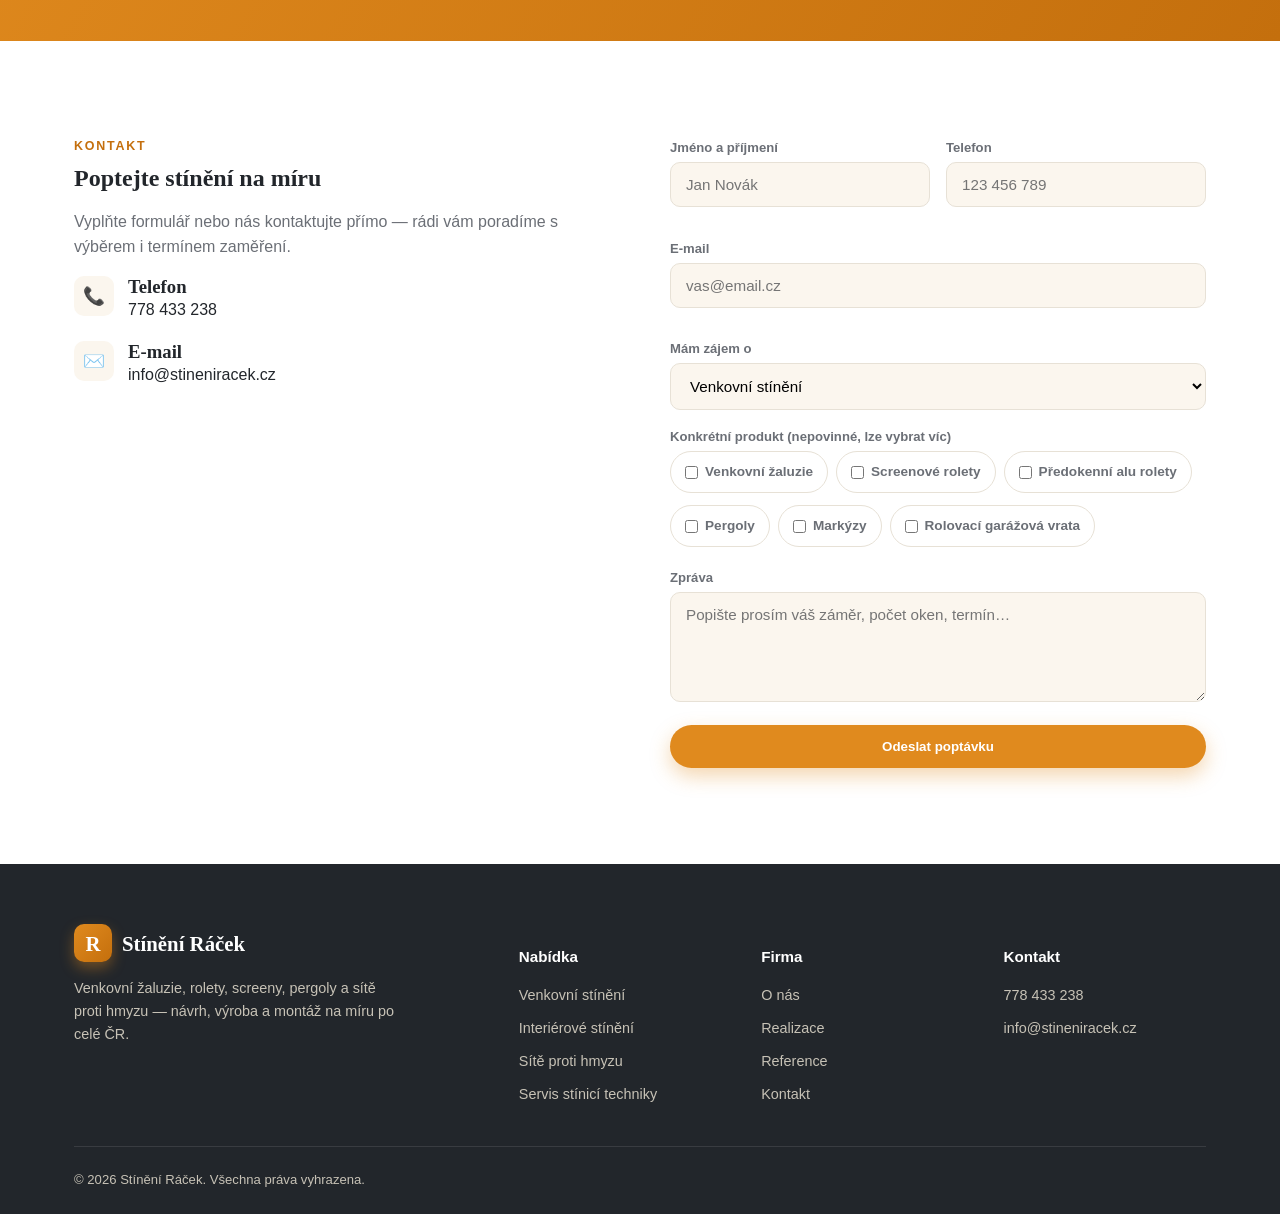
==== commit 29b9656f: "update updae" ====
--- a/index.html
+++ b/index.html
@@ -3,304 +3,15 @@
 <head>
 <meta charset="UTF-8">
 <meta name="viewport" content="width=device-width, initial-scale=1.0">
-<title>RACEK stínění | Venkovní žaluzie, rolety, screeny a pergoly na míru</title>
-<meta name="description" content="RACEK stínění – venkovní žaluzie, rolety, screenové clony, pergoly a markýzy, sítě proti hmyzu. Návrh, výroba a montáž na míru.">
-<style>
-  :root{
-    --amber:#e08a1e;
-    --amber-dark:#c46f0d;
-    --charcoal:#22262b;
-    --charcoal-2:#2f343a;
-    --cream:#fbf6ee;
-    --gray:#6b6f76;
-    --line:#e7e1d6;
-    --radius:14px;
-    --shadow: 0 10px 30px rgba(34,38,43,.10);
-    font-size:16px;
-  }
-  *{box-sizing:border-box;}
-  html{scroll-behavior:smooth;}
-  body{
-    margin:0;
-    font-family:"Segoe UI", Roboto, Helvetica, Arial, sans-serif;
-    color:var(--charcoal);
-    background:var(--cream);
-    line-height:1.6;
-  }
-  img{max-width:100%; display:block;}
-  a{color:inherit; text-decoration:none;}
-  .container{max-width:1180px; margin:0 auto; padding:0 24px;}
-  h1,h2,h3{font-family:Georgia, "Times New Roman", serif; line-height:1.15; margin:0 0 .5em;}
-  .eyebrow{
-    text-transform:uppercase; letter-spacing:.14em; font-size:.78rem;
-    color:var(--amber-dark); font-weight:700; margin-bottom:.6em;
-  }
-  .btn{
-    display:inline-block; padding:14px 28px; border-radius:999px;
-    background:var(--amber); color:#fff; font-weight:600; border:none;
-    cursor:pointer; transition:transform .15s ease, background .2s ease, box-shadow .2s ease;
-    box-shadow:0 8px 20px rgba(224,138,30,.35);
-  }
-  .btn:hover{background:var(--amber-dark); transform:translateY(-2px);}
-  .btn.ghost{
-    background:transparent; color:#fff; border:1.5px solid rgba(255,255,255,.7);
-    box-shadow:none;
-  }
-  .btn.ghost:hover{background:rgba(255,255,255,.15);}
-  .btn.dark{background:var(--charcoal); box-shadow:0 8px 20px rgba(34,38,43,.25);}
-  .btn.dark:hover{background:#000;}
-
-  /* Header */
-  header{
-    position:fixed; top:0; left:0; right:0; z-index:100;
-    background:rgba(251,246,238,.0);
-    transition:background .3s ease, box-shadow .3s ease, padding .3s ease;
-    padding:22px 0;
-  }
-  header.scrolled{
-    background:rgba(251,246,238,.96);
-    box-shadow:0 4px 20px rgba(0,0,0,.08);
-    padding:12px 0;
-    backdrop-filter: blur(6px);
-  }
-  .nav-wrap{display:flex; align-items:center; justify-content:space-between;}
-  .logo{display:flex; align-items:center; gap:10px; font-family:Georgia, serif; font-weight:700; font-size:1.4rem; letter-spacing:.02em;}
-  .logo-mark{
-    width:38px; height:38px; border-radius:10px;
-    background:linear-gradient(135deg, var(--amber), var(--amber-dark));
-    display:flex; align-items:center; justify-content:center; color:#fff; font-weight:800;
-    box-shadow:0 6px 14px rgba(224,138,30,.4);
-  }
-  header.scrolled .logo, header:not(.scrolled) .logo{color:var(--charcoal);}
-  nav ul{list-style:none; display:flex; gap:34px; margin:0; padding:0;}
-  nav a{font-weight:600; font-size:.96rem; position:relative; padding:6px 0;}
-  nav a::after{
-    content:""; position:absolute; left:0; bottom:0; width:0; height:2px;
-    background:var(--amber); transition:width .25s ease;
-  }
-  nav a:hover::after{width:100%;}
-  .nav-cta{display:flex; align-items:center; gap:18px;}
-  .phone-link{font-weight:700; white-space:nowrap;}
-  .burger{display:none; flex-direction:column; gap:5px; cursor:pointer; background:none; border:none; padding:6px;}
-  .burger span{width:26px; height:2px; background:var(--charcoal); display:block; transition:.25s;}
-
-  /* Hero */
-  .hero{
-    position:relative; min-height:100vh; display:flex; align-items:center;
-    background:
-      linear-gradient(180deg, rgba(20,22,25,.55), rgba(20,22,25,.72)),
-      url('https://images.unsplash.com/photo-1600585154340-be6161a56a0c?q=80&w=1740&auto=format&fit=crop') center/cover no-repeat;
-    color:#fff;
-  }
-  .hero-content{max-width:640px; padding-top:90px;}
-  .hero h1{font-size:3.1rem; margin-bottom:.4em;}
-  .hero p.lead{font-size:1.15rem; color:#f1ece2; max-width:520px; margin-bottom:1.8em;}
-  .hero-actions{display:flex; gap:16px; flex-wrap:wrap; margin-bottom:3rem;}
-  .hero-stats{display:flex; gap:44px; flex-wrap:wrap; border-top:1px solid rgba(255,255,255,.25); padding-top:26px;}
-  .hero-stats div strong{display:block; font-size:1.8rem; font-family:Georgia,serif; color:var(--amber);}
-  .hero-stats div span{font-size:.85rem; color:#dcd6c9;}
-  .scroll-cue{
-    position:absolute; bottom:28px; left:50%; transform:translateX(-50%);
-    color:#fff; font-size:.8rem; letter-spacing:.1em; text-transform:uppercase;
-    display:flex; flex-direction:column; align-items:center; gap:8px; opacity:.85;
-  }
-  .scroll-cue .dot{width:1px; height:36px; background:rgba(255,255,255,.6); position:relative; overflow:hidden;}
-  .scroll-cue .dot::after{
-    content:""; position:absolute; top:-40%; left:0; width:100%; height:40%; background:#fff;
-    animation:scrollDown 1.8s infinite;
-  }
-  @keyframes scrollDown{ to { top:100%; } }
-
-  section{padding:96px 0;}
-  .section-head{max-width:640px; margin:0 auto 56px; text-align:center;}
-  .section-head.left{margin-left:0; text-align:left;}
-  .section-head p{color:var(--gray); font-size:1.05rem;}
-
-  /* About / trust */
-  .about{background:#fff;}
-  .about-grid{display:grid; grid-template-columns:1fr 1fr; gap:60px; align-items:center;}
-  .about-media{position:relative;}
-  .about-media img{border-radius:var(--radius); box-shadow:var(--shadow);}
-  .about-media img.small{
-    position:absolute; width:52%; right:-8%; bottom:-12%;
-    border:6px solid #fff; box-shadow:0 14px 34px rgba(0,0,0,.18);
-  }
-  .about-text p{color:var(--gray);}
-  .checks{list-style:none; margin:24px 0; padding:0; display:grid; gap:14px;}
-  .checks li{display:flex; gap:12px; align-items:flex-start; font-weight:600;}
-  .checks li::before{
-    content:"✓"; flex:0 0 26px; height:26px; border-radius:50%; background:var(--amber);
-    color:#fff; display:flex; align-items:center; justify-content:center; font-size:.8rem; margin-top:2px;
-  }
-
-  /* Services */
-  .services{background:var(--cream);}
-  .service-grid{display:grid; grid-template-columns:repeat(4,1fr); gap:26px;}
-  .card{
-    background:#fff; border-radius:var(--radius); overflow:hidden; box-shadow:var(--shadow);
-    transition:transform .25s ease, box-shadow .25s ease; cursor:pointer;
-  }
-  .card:hover{transform:translateY(-8px); box-shadow:0 18px 40px rgba(34,38,43,.16);}
-  .card .img-wrap{height:180px; overflow:hidden;}
-  .card .img-wrap img{width:100%; height:100%; object-fit:cover; transition:transform .5s ease;}
-  .card:hover .img-wrap img{transform:scale(1.08);}
-  .card .body{padding:20px 22px 26px;}
-  .card .tag{font-size:.72rem; text-transform:uppercase; letter-spacing:.08em; color:var(--amber-dark); font-weight:700;}
-  .card h3{font-size:1.15rem; margin:.35em 0 .4em;}
-  .card p{color:var(--gray); font-size:.92rem; margin:0;}
-
-  /* Why us */
-  .why{background:var(--charcoal); color:#fff;}
-  .why .section-head p{color:#c7c2b6;}
-  .why-grid{display:grid; grid-template-columns:repeat(4,1fr); gap:30px;}
-  .why-item{padding:6px;}
-  .why-num{font-family:Georgia,serif; font-size:2.4rem; color:var(--amber); margin-bottom:.2em;}
-  .why-item h3{font-size:1.05rem; margin-bottom:.4em;}
-  .why-item p{color:#b9b4a8; font-size:.92rem;}
-
-  /* Gallery */
-  .gallery{background:#fff;}
-  .gallery-grid{
-    display:grid; grid-template-columns:repeat(4,1fr); grid-auto-rows:170px; gap:14px;
-  }
-  .gallery-grid figure{
-    margin:0; overflow:hidden; border-radius:10px; position:relative; cursor:pointer;
-  }
-  .gallery-grid figure:nth-child(1){grid-column:span 2; grid-row:span 2;}
-  .gallery-grid figure:nth-child(4){grid-row:span 2;}
-  .gallery-grid img{width:100%; height:100%; object-fit:cover; transition:transform .5s ease;}
-  .gallery-grid figure:hover img{transform:scale(1.1);}
-  .gallery-grid figcaption{
-    position:absolute; left:0; right:0; bottom:0; padding:14px;
-    background:linear-gradient(180deg, transparent, rgba(0,0,0,.65));
-    color:#fff; font-size:.85rem; font-weight:600; opacity:0; transition:opacity .25s ease;
-  }
-  .gallery-grid figure:hover figcaption{opacity:1;}
-
-  /* Lightbox */
-  .lightbox{
-    position:fixed; inset:0; background:rgba(15,16,18,.92); z-index:200;
-    display:none; align-items:center; justify-content:center; padding:40px;
-  }
-  .lightbox.open{display:flex;}
-  .lightbox img{max-width:90vw; max-height:82vh; border-radius:8px; box-shadow:0 20px 60px rgba(0,0,0,.5);}
-  .lightbox .lb-caption{color:#eee; text-align:center; margin-top:14px; font-size:.95rem;}
-  .lightbox .lb-close{
-    position:absolute; top:26px; right:34px; color:#fff; font-size:2rem; cursor:pointer; line-height:1; background:none; border:none;
-  }
-  .lightbox .lb-nav{
-    position:absolute; top:50%; transform:translateY(-50%); background:rgba(255,255,255,.12);
-    border:none; color:#fff; width:48px; height:48px; border-radius:50%; font-size:1.4rem; cursor:pointer;
-  }
-  .lightbox .lb-prev{left:24px;}
-  .lightbox .lb-next{right:24px;}
-
-  /* Testimonials */
-  .testimonials{background:var(--cream);}
-  .t-track-wrap{position:relative; max-width:760px; margin:0 auto; overflow:hidden;}
-  .t-track{display:flex; transition:transform .5s ease;}
-  .t-slide{flex:0 0 100%; text-align:center; padding:0 20px;}
-  .t-slide p.quote{font-family:Georgia, serif; font-size:1.35rem; color:var(--charcoal); margin-bottom:1em;}
-  .t-slide .who{font-weight:700;}
-  .t-slide .role{color:var(--gray); font-size:.9rem;}
-  .t-dots{display:flex; justify-content:center; gap:10px; margin-top:28px;}
-  .t-dots button{width:10px; height:10px; border-radius:50%; border:none; background:var(--line); cursor:pointer; padding:0;}
-  .t-dots button.active{background:var(--amber); width:26px; border-radius:6px; transition:.25s;}
-
-  /* CTA band */
-  .cta-band{
-    background:linear-gradient(120deg, var(--amber), var(--amber-dark));
-    color:#fff; text-align:center;
-  }
-  .cta-band h2{font-size:2rem;}
-  .cta-band p{color:#fff2df; max-width:520px; margin:0 auto 2em;}
-
-  /* Contact */
-  .contact{background:#fff;}
-  .contact-grid{display:grid; grid-template-columns:1fr 1fr; gap:60px;}
-  .contact-info h3{margin-top:1.4em;}
-  .contact-info .row{display:flex; gap:14px; align-items:flex-start; margin-bottom:18px;}
-  .contact-info .icon{
-    flex:0 0 40px; height:40px; border-radius:10px; background:var(--cream);
-    display:flex; align-items:center; justify-content:center; color:var(--amber-dark); font-weight:800;
-  }
-  form{display:grid; gap:16px;}
-  .form-row{display:grid; grid-template-columns:1fr 1fr; gap:16px;}
-  input, textarea, select{
-    width:100%; padding:13px 15px; border:1.5px solid var(--line); border-radius:10px;
-    font-family:inherit; font-size:.95rem; background:var(--cream); transition:border .2s ease;
-  }
-  input:focus, textarea:focus, select:focus{outline:none; border-color:var(--amber);}
-  textarea{resize:vertical; min-height:110px;}
-  label{font-size:.82rem; font-weight:700; color:var(--gray); margin-bottom:4px; display:block;}
-  .field-error{color:#c0392b; font-size:.78rem; min-height:1em; margin-top:2px;}
-  .form-msg{
-    display:none; padding:14px 16px; border-radius:10px; background:#e9f7ee; color:#1e7a43; font-weight:600; font-size:.9rem;
-  }
-  .form-msg.show{display:block;}
-
-  footer{background:var(--charcoal); color:#c7c2b6; padding:60px 0 24px;}
-  .footer-grid{display:grid; grid-template-columns:2fr 1fr 1fr 1fr; gap:40px; padding-bottom:40px; border-bottom:1px solid rgba(255,255,255,.1);}
-  .footer-grid h4{color:#fff; font-size:.95rem; margin-bottom:1em;}
-  .footer-grid ul{list-style:none; padding:0; margin:0; display:grid; gap:10px; font-size:.9rem;}
-  .footer-grid ul a:hover{color:var(--amber);}
-  .footer-logo{display:flex; align-items:center; gap:10px; color:#fff; font-family:Georgia,serif; font-weight:700; font-size:1.3rem; margin-bottom:14px;}
-  .footer-bottom{display:flex; justify-content:space-between; padding-top:22px; font-size:.82rem; flex-wrap:wrap; gap:10px;}
-  .social{display:flex; gap:10px;}
-  .social a{
-    width:34px; height:34px; border-radius:50%; border:1px solid rgba(255,255,255,.25);
-    display:flex; align-items:center; justify-content:center; font-size:.8rem;
-  }
-  .social a:hover{background:var(--amber); border-color:var(--amber);}
-
-  .back-to-top{
-    position:fixed; bottom:26px; right:26px; width:48px; height:48px; border-radius:50%;
-    background:var(--charcoal); color:#fff; display:flex; align-items:center; justify-content:center;
-    box-shadow:0 8px 20px rgba(0,0,0,.3); opacity:0; pointer-events:none; transition:opacity .25s ease, transform .25s ease;
-    z-index:90; cursor:pointer; border:none; font-size:1.1rem;
-  }
-  .back-to-top.show{opacity:1; pointer-events:auto;}
-  .back-to-top:hover{background:var(--amber);}
-
-  .reveal{opacity:0; transform:translateY(28px); transition:opacity .7s ease, transform .7s ease;}
-  .reveal.in{opacity:1; transform:none;}
-
-  @media (max-width:980px){
-    .about-grid, .contact-grid{grid-template-columns:1fr;}
-    .service-grid, .why-grid{grid-template-columns:repeat(2,1fr);}
-    .gallery-grid{grid-template-columns:repeat(2,1fr);}
-    .gallery-grid figure:nth-child(1){grid-column:span 2; grid-row:span 1;}
-    .footer-grid{grid-template-columns:1fr 1fr;}
-  }
-  @media (max-width:720px){
-    nav, .nav-cta .phone-link, .hero-stats{display:none;}
-    .nav-cta .btn{display:none;}
-    .burger{display:flex;}
-    .hero h1{font-size:2.1rem;}
-    .form-row{grid-template-columns:1fr;}
-    .why-grid, .service-grid{grid-template-columns:1fr;}
-    section{padding:64px 0;}
-  }
-
-  /* Mobile nav panel */
-  .mobile-nav{
-    position:fixed; top:0; right:0; height:100vh; width:78%; max-width:320px; background:#fff;
-    box-shadow:-10px 0 30px rgba(0,0,0,.15); z-index:150; transform:translateX(100%);
-    transition:transform .3s ease; padding:90px 30px 30px; display:flex; flex-direction:column; gap:22px;
-  }
-  .mobile-nav.open{transform:translateX(0);}
-  .mobile-nav a{font-size:1.1rem; font-weight:700;}
-  .overlay{
-    position:fixed; inset:0; background:rgba(0,0,0,.4); z-index:140; opacity:0; pointer-events:none; transition:opacity .3s ease;
-  }
-  .overlay.open{opacity:1; pointer-events:auto;}
-</style>
+<title>Stínění Ráček | Venkovní žaluzie, rolety, screeny a pergoly na míru</title>
+<meta name="description" content="Stínění Ráček – venkovní žaluzie, rolety, screenové clony, pergoly a markýzy, sítě proti hmyzu. Návrh, výroba a montáž na míru.">
+<link rel="stylesheet" href="style.css">
 </head>
 <body>
 
 <header id="siteHeader">
   <div class="container nav-wrap">
-    <a href="#home" class="logo"><span class="logo-mark">R</span> RACEK stínění</a>
+    <a href="#home" class="logo"><span class="logo-mark">R</span> Stínění Ráček</a>
     <nav>
       <ul>
         <li><a href="#about">O nás</a></li>
@@ -311,7 +22,7 @@
       </ul>
     </nav>
     <div class="nav-cta">
-      <a href="tel:+420123456798" class="phone-link">📞 123 456 798</a>
+      <a href="tel:+420778433238" class="phone-link">📞 778 433 238</a>
       <a href="#contact" class="btn">Nezávazná poptávka</a>
       <button class="burger" id="burgerBtn" aria-label="Otevřít menu"><span></span><span></span><span></span></button>
     </div>
@@ -325,7 +36,7 @@
   <a href="#gallery">Realizace</a>
   <a href="#reviews">Reference</a>
   <a href="#contact">Kontakt</a>
-  <a href="tel:+420123456798" class="btn dark" style="text-align:center;">📞 123 456 798</a>
+  <a href="tel:+420778433238" class="btn dark" style="text-align:center;">📞 778 433 238</a>
 </div>
 
 <section class="hero" id="home">
@@ -355,7 +66,7 @@
     <div class="about-text reveal">
       <div class="eyebrow">O naší firmě</div>
       <h2>Stíníme domy po celé zemi už od roku 2008</h2>
-      <p>RACEK stínění je rodinná firma, která se specializuje na návrh, výrobu a montáž stínicí techniky pro rodinné domy, byty i komerční objekty. Každou zakázku měříme a řešíme individuálně přímo na místě.</p>
+      <p>Stínění Ráček je rodinná firma, která se specializuje na návrh, výrobu a montáž stínicí techniky pro rodinné domy, byty i komerční objekty. Každou zakázku měříme a řešíme individuálně přímo na místě.</p>
       <ul class="checks">
         <li>Zaměření a poradenství zdarma, po celé ČR</li>
         <li>Vlastní montážní týmy, žádní subdodavatelé</li>
@@ -372,39 +83,64 @@
     <div class="section-head reveal">
       <div class="eyebrow">Co nabízíme</div>
       <h2>Stínicí technika pro každou část domu</h2>
-      <p>Od venkovních žaluzií po sítě proti hmyzu — vybereme řešení podle vašich oken, terasy i rozpočtu.</p>
-    </div>
-    <div class="service-grid">
-      <div class="card reveal">
-        <div class="img-wrap"><img src="https://images.unsplash.com/photo-1600566753086-00f18fb6b3ea?q=80&w=800&auto=format&fit=crop" alt="Venkovní žaluzie na okně rodinného domu"></div>
+      <p>Od venkovní techniky po interiérové stínění a sítě proti hmyzu — vybereme řešení podle vašich oken, terasy i rozpočtu.</p>
+    </div>
+    <div class="category-grid">
+      <div class="cat-card reveal">
+        <div class="img-wrap"><img src="https://images.unsplash.com/photo-1600585154340-be6161a56a0c?q=80&w=800&auto=format&fit=crop" alt="Venkovní žaluzie na rodinném domě"></div>
         <div class="body">
-          <div class="tag">Venkovní stínění</div>
-          <h3>Venkovní žaluzie</h3>
-          <p>Hliníkové lamely s regulací světla i tepelnou izolací, ovládání ručně i elektricky.</p>
-        </div>
-      </div>
-      <div class="card reveal">
-        <div class="img-wrap"><img src="https://images.unsplash.com/photo-1560184897-ae75f418493e?q=80&w=800&auto=format&fit=crop" alt="Stažená roleta na okně"></div>
+          <div class="tag">Kategorie</div>
+          <h3>Venkovní stínění</h3>
+          <ul class="cat-list">
+            <li><a href="product.html?id=venkovni-zaluzie">Venkovní žaluzie</a></li>
+            <li><a href="product.html?id=screenove-rolety">Screenové rolety</a></li>
+            <li><a href="product.html?id=predokenni-alu-rolety">Předokenní alu rolety</a></li>
+            <li><a href="product.html?id=pergoly">Pergoly</a></li>
+            <li><a href="product.html?id=markyzy">Markýzy</a></li>
+            <li><a href="product.html?id=rolovaci-garazova-vrata">Rolovací garážová vrata</a></li>
+          </ul>
+        </div>
+      </div>
+      <div class="cat-card reveal">
+        <div class="img-wrap"><img src="https://images.unsplash.com/photo-1600210492486-724fe5c67fb0?q=80&w=800&auto=format&fit=crop" alt="Interiérové stínění v obývacím pokoji"></div>
         <div class="body">
-          <div class="tag">Venkovní stínění</div>
-          <h3>Předokenní rolety</h3>
-          <p>Nadstandardní tepelná i zvuková izolace a ochrana proti vloupání do vaší nemovitosti.</p>
-        </div>
-      </div>
-      <div class="card reveal">
-        <div class="img-wrap"><img src="https://images.unsplash.com/photo-1600210492486-724fe5c67fb0?q=80&w=800&auto=format&fit=crop" alt="Zastíněná terasa markýzou"></div>
-        <div class="body">
-          <div class="tag">Terasy a zahrady</div>
-          <h3>Pergoly a markýzy</h3>
-          <p>Bioklimatické pergoly a látkové markýzy pro příjemné stínění terasy po celý rok.</p>
-        </div>
-      </div>
-      <div class="card reveal">
+          <div class="tag">Kategorie</div>
+          <h3>Interiérové stínění</h3>
+          <ul class="cat-list">
+            <li><a href="product.html?id=rolety">Rolety</a></li>
+            <li><a href="product.html?id=plise-stineni">Plisé stínění</a></li>
+            <li><a href="product.html?id=rimske-rolety">Římské rolety</a></li>
+            <li><a href="product.html?id=stropni-stineni">Stropní stínění (roletové a baldachýny)</a></li>
+            <li><a href="product.html?id=vertikalni-zaluzie">Vertikální žaluzie</a></li>
+            <li><a href="product.html?id=zaluzie-hlinikove">Žaluzie hliníkové</a></li>
+            <li><a href="product.html?id=zaluzie-drevene">Žaluzie dřevěné</a></li>
+            <li><a href="product.html?id=zaclony-zavesy">Záclony, závěsy</a></li>
+            <li><a href="product.html?id=zaclonove-kolejnice">Záclonové a závěsové kolejnice</a></li>
+            <li><a href="product.html?id=japonske-panely">Japonské panelové posuvné stěny</a></li>
+          </ul>
+        </div>
+      </div>
+      <div class="cat-card reveal">
         <div class="img-wrap"><img src="https://images.unsplash.com/photo-1503174971373-b1f69850bded?q=80&w=800&auto=format&fit=crop" alt="Síť proti hmyzu na okně"></div>
         <div class="body">
-          <div class="tag">Doplňky</div>
+          <div class="tag">Kategorie</div>
           <h3>Sítě proti hmyzu</h3>
-          <p>Rámové, posuvné i plisé sítě na okna a dveře, na míru a téměř neviditelné.</p>
+          <ul class="cat-list">
+            <li><a href="product.html?id=site-okenni">Okenní</a></li>
+            <li><a href="product.html?id=site-dverni">Dveřní (křídlové nebo plisé)</a></li>
+          </ul>
+        </div>
+      </div>
+      <div class="cat-card reveal">
+        <div class="img-wrap"><img src="https://images.unsplash.com/photo-1620912189866-3c469057b4f0?q=80&w=800&auto=format&fit=crop" alt="Servisní kontrola stínicí techniky"></div>
+        <div class="body">
+          <div class="tag">Kategorie</div>
+          <h3>Servis stínicí techniky</h3>
+          <ul class="cat-list">
+            <li><a href="product.html?id=servis-serizeni">Seřízení a promazání pohonů</a></li>
+            <li><a href="product.html?id=servis-oprava-dilu">Oprava a výměna dílů</a></li>
+            <li><a href="product.html?id=servis-cisteni">Čištění lamel a látek</a></li>
+          </ul>
         </div>
       </div>
     </div>
@@ -414,7 +150,7 @@
 <section class="why" id="why">
   <div class="container">
     <div class="section-head reveal">
-      <div class="eyebrow" style="color:#f2c98a;">Proč RACEK stínění</div>
+      <div class="eyebrow" style="color:#f2c98a;">Proč Stínění Ráček</div>
       <h2>Férově, rychle a s dlouhou zárukou</h2>
       <p>Provedeme vás celým procesem od prvního telefonátu až po montáž a servis.</p>
     </div>
@@ -516,10 +252,8 @@
       <div class="eyebrow">Kontakt</div>
       <h2>Poptejte stínění na míru</h2>
       <p style="color:var(--gray);">Vyplňte formulář nebo nás kontaktujte přímo — rádi vám poradíme s výběrem i termínem zaměření.</p>
-      <div class="row"><div class="icon">📞</div><div><h3 style="margin:0;">Telefon</h3><div>123 456 798</div></div></div>
-      <div class="row"><div class="icon">✉️</div><div><h3 style="margin:0;">E-mail</h3><div>info@racek-stineni.cz</div></div></div>
-      <div class="row"><div class="icon">📍</div><div><h3 style="margin:0;">Provozovna</h3><div>Ukázková 123, 600 00 Brno</div></div></div>
-      <div class="row"><div class="icon">🕑</div><div><h3 style="margin:0;">Po–Pá</h3><div>8:00 – 17:00</div></div></div>
+      <div class="row"><a class="icon-btn" href="tel:+420778433238" aria-label="Zavolat">📞</a><div><h3 style="margin:0;">Telefon</h3><div><a href="tel:+420778433238">778 433 238</a></div></div></div>
+      <div class="row"><a class="icon-btn" href="mailto:info@stineniracek.cz" aria-label="Napsat e-mail">✉️</a><div><h3 style="margin:0;">E-mail</h3><div><a href="mailto:info@stineniracek.cz">info@stineniracek.cz</a></div></div></div>
     </div>
     <div class="reveal">
       <form id="contactForm" novalidate>
@@ -543,12 +277,16 @@
         <div>
           <label for="service">Mám zájem o</label>
           <select id="service" name="service">
-            <option>Venkovní žaluzie</option>
-            <option>Předokenní rolety</option>
-            <option>Pergoly a markýzy</option>
+            <option>Venkovní stínění</option>
+            <option>Interiérové stínění</option>
             <option>Sítě proti hmyzu</option>
+            <option>Servis stínicí techniky</option>
             <option>Nevím, poraďte mi</option>
           </select>
+        </div>
+        <div id="productOptionsField">
+          <label>Konkrétní produkt (nepovinné, lze vybrat víc)</label>
+          <div class="product-options" id="productOptions"></div>
         </div>
         <div>
           <label for="message">Zpráva</label>
@@ -565,21 +303,16 @@
   <div class="container">
     <div class="footer-grid">
       <div>
-        <div class="footer-logo"><span class="logo-mark">R</span> RACEK stínění</div>
+        <div class="footer-logo"><span class="logo-mark">R</span> Stínění Ráček</div>
         <p style="max-width:320px; font-size:.9rem;">Venkovní žaluzie, rolety, screeny, pergoly a sítě proti hmyzu — návrh, výroba a montáž na míru po celé ČR.</p>
-        <div class="social">
-          <a href="#" aria-label="Facebook">f</a>
-          <a href="#" aria-label="Instagram">ig</a>
-          <a href="#" aria-label="YouTube">yt</a>
-        </div>
       </div>
       <div>
         <h4>Nabídka</h4>
         <ul>
-          <li><a href="#services">Venkovní žaluzie</a></li>
-          <li><a href="#services">Rolety</a></li>
-          <li><a href="#services">Pergoly a markýzy</a></li>
+          <li><a href="#services">Venkovní stínění</a></li>
+          <li><a href="#services">Interiérové stínění</a></li>
           <li><a href="#services">Sítě proti hmyzu</a></li>
+          <li><a href="#services">Servis stínicí techniky</a></li>
         </ul>
       </div>
       <div>
@@ -594,164 +327,20 @@
       <div>
         <h4>Kontakt</h4>
         <ul>
-          <li>123 456 798</li>
-          <li>info@racek-stineni.cz</li>
-          <li>Ukázková 123, Brno</li>
+          <li><a href="tel:+420778433238">778 433 238</a></li>
+          <li><a href="mailto:info@stineniracek.cz">info@stineniracek.cz</a></li>
         </ul>
       </div>
     </div>
     <div class="footer-bottom">
-      <span>&copy; <span id="year"></span> RACEK stínění. Všechna práva vyhrazena.</span>
-      <span>Ukázkový web — texty a kontakty jsou placeholder.</span>
+      <span>&copy; <span id="year"></span> Stínění Ráček. Všechna práva vyhrazena.</span>
     </div>
   </div>
 </footer>
 
 <button class="back-to-top" id="backToTop" aria-label="Nahoru">↑</button>
 
-<script>
-(function(){
-  // Header shrink on scroll
-  const header = document.getElementById('siteHeader');
-  const backToTop = document.getElementById('backToTop');
-  function onScroll(){
-    if(window.scrollY > 60){ header.classList.add('scrolled'); } else { header.classList.remove('scrolled'); }
-    if(window.scrollY > 500){ backToTop.classList.add('show'); } else { backToTop.classList.remove('show'); }
-  }
-  document.addEventListener('scroll', onScroll);
-  onScroll();
-  backToTop.addEventListener('click', ()=> window.scrollTo({top:0, behavior:'smooth'}));
-
-  // Mobile nav
-  const burger = document.getElementById('burgerBtn');
-  const mobileNav = document.getElementById('mobileNav');
-  const overlay = document.getElementById('overlay');
-  function closeNav(){ mobileNav.classList.remove('open'); overlay.classList.remove('open'); }
-  burger.addEventListener('click', ()=>{
-    mobileNav.classList.toggle('open');
-    overlay.classList.toggle('open');
-  });
-  overlay.addEventListener('click', closeNav);
-  mobileNav.querySelectorAll('a').forEach(a => a.addEventListener('click', closeNav));
-
-  // Reveal on scroll
-  const revealEls = document.querySelectorAll('.reveal');
-  const io = new IntersectionObserver((entries)=>{
-    entries.forEach(entry=>{
-      if(entry.isIntersecting){ entry.target.classList.add('in'); io.unobserve(entry.target); }
-    });
-  }, {threshold:.15});
-  revealEls.forEach(el=> io.observe(el));
-
-  // Animated counters
-  const counters = document.querySelectorAll('[data-count]');
-  const counterIO = new IntersectionObserver((entries)=>{
-    entries.forEach(entry=>{
-      if(!entry.isIntersecting) return;
-      const el = entry.target;
-      const target = parseInt(el.getAttribute('data-count'), 10);
-      let current = 0;
-      const duration = 1400;
-      const start = performance.now();
-      function tick(now){
-        const progress = Math.min((now-start)/duration, 1);
-        current = Math.floor(progress * target);
-        el.textContent = current;
-        if(progress < 1){ requestAnimationFrame(tick); } else { el.textContent = target; }
-      }
-      requestAnimationFrame(tick);
-      counterIO.unobserve(el);
-    });
-  }, {threshold:.5});
-  counters.forEach(el=> counterIO.observe(el));
-
-  // Lightbox gallery
-  const galleryFigures = Array.from(document.querySelectorAll('#galleryGrid figure'));
-  const lightbox = document.getElementById('lightbox');
-  const lbImg = document.getElementById('lbImg');
-  const lbCaption = document.getElementById('lbCaption');
-  let currentIndex = 0;
-
-  function openLightbox(index){
-    currentIndex = index;
-    updateLightbox();
-    lightbox.classList.add('open');
-  }
-  function updateLightbox(){
-    const fig = galleryFigures[currentIndex];
-    const img = fig.querySelector('img');
-    lbImg.src = img.src;
-    lbImg.alt = img.alt;
-    lbCaption.textContent = fig.getAttribute('data-caption') || '';
-  }
-  galleryFigures.forEach((fig, index)=>{
-    fig.addEventListener('click', ()=> openLightbox(index));
-  });
-  document.getElementById('lbClose').addEventListener('click', ()=> lightbox.classList.remove('open'));
-  document.getElementById('lbPrev').addEventListener('click', ()=>{
-    currentIndex = (currentIndex - 1 + galleryFigures.length) % galleryFigures.length;
-    updateLightbox();
-  });
-  document.getElementById('lbNext').addEventListener('click', ()=>{
-    currentIndex = (currentIndex + 1) % galleryFigures.length;
-    updateLightbox();
-  });
-  lightbox.addEventListener('click', (e)=>{ if(e.target === lightbox) lightbox.classList.remove('open'); });
-  document.addEventListener('keydown', (e)=>{
-    if(!lightbox.classList.contains('open')) return;
-    if(e.key === 'Escape') lightbox.classList.remove('open');
-    if(e.key === 'ArrowLeft') document.getElementById('lbPrev').click();
-    if(e.key === 'ArrowRight') document.getElementById('lbNext').click();
-  });
-
-  // Testimonial slider
-  const track = document.getElementById('tTrack');
-  const slides = Array.from(track.children);
-  const dotsWrap = document.getElementById('tDots');
-  let tIndex = 0;
-  slides.forEach((_, i)=>{
-    const dot = document.createElement('button');
-    if(i===0) dot.classList.add('active');
-    dot.addEventListener('click', ()=> goToSlide(i));
-    dotsWrap.appendChild(dot);
-  });
-  function goToSlide(i){
-    tIndex = i;
-    track.style.transform = 'translateX(' + (-100*i) + '%)';
-    Array.from(dotsWrap.children).forEach((d, idx)=> d.classList.toggle('active', idx===i));
-  }
-  let autoSlide = setInterval(()=>{ goToSlide((tIndex+1) % slides.length); }, 5500);
-  dotsWrap.addEventListener('click', ()=>{ clearInterval(autoSlide); autoSlide = setInterval(()=>{ goToSlide((tIndex+1) % slides.length); }, 5500); });
-
-  // Contact form validation
-  const form = document.getElementById('contactForm');
-  const formMsg = document.getElementById('formMsg');
-  form.addEventListener('submit', function(e){
-    e.preventDefault();
-    let valid = true;
-    const name = document.getElementById('name');
-    const phone = document.getElementById('phone');
-    const email = document.getElementById('email');
-
-    const errName = document.getElementById('err-name');
-    const errPhone = document.getElementById('err-phone');
-    const errEmail = document.getElementById('err-email');
-    errName.textContent = ''; errPhone.textContent = ''; errEmail.textContent = '';
-
-    if(name.value.trim().length < 2){ errName.textContent = 'Zadejte prosím jméno.'; valid = false; }
-    const phoneDigits = phone.value.replace(/\s+/g,'');
-    if(!/^\+?\d{6,}$/.test(phoneDigits)){ errPhone.textContent = 'Zadejte platné telefonní číslo.'; valid = false; }
-    if(!/^[^\s@]+@[^\s@]+\.[^\s@]+$/.test(email.value.trim())){ errEmail.textContent = 'Zadejte platný e-mail.'; valid = false; }
-
-    if(!valid){ formMsg.classList.remove('show'); return; }
-
-    formMsg.classList.add('show');
-    form.reset();
-    setTimeout(()=> formMsg.classList.remove('show'), 6000);
-  });
-
-  document.getElementById('year').textContent = new Date().getFullYear();
-})();
-</script>
+<script src="products-data.js"></script>
+<script src="script.js"></script>
 </body>
 </html>
--- a/style.css
+++ b/style.css
@@ -0,0 +1,330 @@
+:root{
+    --amber:#e08a1e;
+    --amber-dark:#c46f0d;
+    --charcoal:#22262b;
+    --charcoal-2:#2f343a;
+    --cream:#fbf6ee;
+    --gray:#6b6f76;
+    --line:#e7e1d6;
+    --radius:14px;
+    --shadow: 0 10px 30px rgba(34,38,43,.10);
+    font-size:16px;
+  }
+  *{box-sizing:border-box;}
+  html{scroll-behavior:smooth;}
+  body{
+    margin:0;
+    font-family:"Segoe UI", Roboto, Helvetica, Arial, sans-serif;
+    color:var(--charcoal);
+    background:var(--cream);
+    line-height:1.6;
+  }
+  img{max-width:100%; display:block;}
+  a{color:inherit; text-decoration:none;}
+  .container{max-width:1180px; margin:0 auto; padding:0 24px;}
+  h1,h2,h3{font-family:Georgia, "Times New Roman", serif; line-height:1.15; margin:0 0 .5em;}
+  .eyebrow{
+    text-transform:uppercase; letter-spacing:.14em; font-size:.78rem;
+    color:var(--amber-dark); font-weight:700; margin-bottom:.6em;
+  }
+  .btn{
+    display:inline-block; padding:14px 28px; border-radius:999px;
+    background:var(--amber); color:#fff; font-weight:600; border:none;
+    cursor:pointer; transition:transform .15s ease, background .2s ease, box-shadow .2s ease;
+    box-shadow:0 8px 20px rgba(224,138,30,.35);
+  }
+  .btn:hover{background:var(--amber-dark); transform:translateY(-2px);}
+  .btn.ghost{
+    background:transparent; color:#fff; border:1.5px solid rgba(255,255,255,.7);
+    box-shadow:none;
+  }
+  .btn.ghost:hover{background:rgba(255,255,255,.15);}
+  .btn.dark{background:var(--charcoal); box-shadow:0 8px 20px rgba(34,38,43,.25);}
+  .btn.dark:hover{background:#000;}
+
+  /* Header */
+  header{
+    position:fixed; top:0; left:0; right:0; z-index:100;
+    background:rgba(251,246,238,.0);
+    transition:background .3s ease, box-shadow .3s ease, padding .3s ease;
+    padding:22px 0;
+  }
+  header.scrolled{
+    background:rgba(251,246,238,.96);
+    box-shadow:0 4px 20px rgba(0,0,0,.08);
+    padding:12px 0;
+    backdrop-filter: blur(6px);
+  }
+  .nav-wrap{display:flex; align-items:center; justify-content:space-between;}
+  .logo{display:flex; align-items:center; gap:10px; font-family:Georgia, serif; font-weight:700; font-size:1.4rem; letter-spacing:.02em;}
+  .logo-mark{
+    width:38px; height:38px; border-radius:10px;
+    background:linear-gradient(135deg, var(--amber), var(--amber-dark));
+    display:flex; align-items:center; justify-content:center; color:#fff; font-weight:800;
+    box-shadow:0 6px 14px rgba(224,138,30,.4);
+  }
+  /* Dokud je hlavička průhledná (nad tmavou fotkou hero sekce), musí být
+     text bílý, jinak zaniká. Jakmile se podbarví krémovou, přepne na tmavou. */
+  header{color:#fff;}
+  header.scrolled{color:var(--charcoal);}
+  .logo{color:inherit;}
+  .logo-mark{color:#fff;}
+  nav ul{list-style:none; display:flex; gap:34px; margin:0; padding:0;}
+  nav a{font-weight:600; font-size:.96rem; position:relative; padding:6px 0; color:inherit; text-shadow:0 1px 3px rgba(0,0,0,.25);}
+  header.scrolled nav a{text-shadow:none;}
+  nav a::after{
+    content:""; position:absolute; left:0; bottom:0; width:0; height:2px;
+    background:var(--amber); transition:width .25s ease;
+  }
+  nav a:hover::after{width:100%;}
+  .nav-cta{display:flex; align-items:center; gap:18px;}
+  .phone-link{font-weight:700; white-space:nowrap; color:inherit; text-shadow:0 1px 3px rgba(0,0,0,.25);}
+  header.scrolled .phone-link{text-shadow:none;}
+  .burger{display:none; flex-direction:column; gap:5px; cursor:pointer; background:none; border:none; padding:6px;}
+  .burger span{width:26px; height:2px; background:currentColor; display:block; transition:.25s;}
+
+  /* Hero */
+  .hero{
+    position:relative; min-height:100vh; display:flex; align-items:center;
+    background:
+      linear-gradient(180deg, rgba(20,22,25,.55), rgba(20,22,25,.72)),
+      url('https://images.unsplash.com/photo-1600585154340-be6161a56a0c?q=80&w=1740&auto=format&fit=crop') center/cover no-repeat;
+    color:#fff;
+  }
+  .hero-content{max-width:640px; padding-top:90px;}
+  .hero h1{font-size:3.1rem; margin-bottom:.4em;}
+  .hero p.lead{font-size:1.15rem; color:#f1ece2; max-width:520px; margin-bottom:1.8em;}
+  .hero-actions{display:flex; gap:16px; flex-wrap:wrap; margin-bottom:3rem;}
+  .hero-stats{display:flex; gap:44px; flex-wrap:wrap; border-top:1px solid rgba(255,255,255,.25); padding-top:26px;}
+  .hero-stats div strong{display:block; font-size:1.8rem; font-family:Georgia,serif; color:var(--amber);}
+  .hero-stats div span{font-size:.85rem; color:#dcd6c9;}
+  .scroll-cue{
+    position:absolute; bottom:28px; left:50%; transform:translateX(-50%);
+    color:#fff; font-size:.8rem; letter-spacing:.1em; text-transform:uppercase;
+    display:flex; flex-direction:column; align-items:center; gap:8px; opacity:.85;
+  }
+  .scroll-cue .dot{width:1px; height:36px; background:rgba(255,255,255,.6); position:relative; overflow:hidden;}
+  .scroll-cue .dot::after{
+    content:""; position:absolute; top:-40%; left:0; width:100%; height:40%; background:#fff;
+    animation:scrollDown 1.8s infinite;
+  }
+  @keyframes scrollDown{ to { top:100%; } }
+
+  section{padding:96px 0;}
+  .section-head{max-width:640px; margin:0 auto 56px; text-align:center;}
+  .section-head.left{margin-left:0; text-align:left;}
+  .section-head p{color:var(--gray); font-size:1.05rem;}
+
+  /* About / trust */
+  .about{background:#fff;}
+  .about-grid{display:grid; grid-template-columns:1fr 1fr; gap:60px; align-items:center;}
+  .about-media{position:relative;}
+  .about-media img{border-radius:var(--radius); box-shadow:var(--shadow);}
+  .about-media img.small{
+    position:absolute; width:52%; right:-8%; bottom:-12%;
+    border:6px solid #fff; box-shadow:0 14px 34px rgba(0,0,0,.18);
+  }
+  .about-text p{color:var(--gray);}
+  .checks{list-style:none; margin:24px 0; padding:0; display:grid; gap:14px;}
+  .checks li{display:flex; gap:12px; align-items:flex-start; font-weight:600;}
+  .checks li::before{
+    content:"✓"; flex:0 0 26px; height:26px; border-radius:50%; background:var(--amber);
+    color:#fff; display:flex; align-items:center; justify-content:center; font-size:.8rem; margin-top:2px;
+  }
+
+  /* Services */
+  .services{background:var(--cream);}
+  .service-grid{display:grid; grid-template-columns:repeat(4,1fr); gap:26px;}
+  .card{
+    background:#fff; border-radius:var(--radius); overflow:hidden; box-shadow:var(--shadow);
+    transition:transform .25s ease, box-shadow .25s ease; cursor:pointer;
+  }
+  .card:hover{transform:translateY(-8px); box-shadow:0 18px 40px rgba(34,38,43,.16);}
+  .card .img-wrap{height:180px; overflow:hidden;}
+  .card .img-wrap img{width:100%; height:100%; object-fit:cover; transition:transform .5s ease;}
+  .card:hover .img-wrap img{transform:scale(1.08);}
+  .card .body{padding:20px 22px 26px;}
+  .card .tag{font-size:.72rem; text-transform:uppercase; letter-spacing:.08em; color:var(--amber-dark); font-weight:700;}
+  .card h3{font-size:1.15rem; margin:.35em 0 .4em;}
+  .card p{color:var(--gray); font-size:.92rem; margin:0;}
+
+  /* Category cards */
+  .category-grid{display:grid; grid-template-columns:repeat(auto-fit, minmax(250px, 1fr)); gap:26px;}
+  .cat-card{
+    background:#fff; border-radius:var(--radius); overflow:hidden; box-shadow:var(--shadow);
+    display:flex; flex-direction:column;
+  }
+  .cat-card .img-wrap{height:170px; overflow:hidden;}
+  .cat-card .img-wrap img{width:100%; height:100%; object-fit:cover; transition:transform .5s ease;}
+  .cat-card:hover .img-wrap img{transform:scale(1.06);}
+  .cat-card .body{padding:26px 26px 30px; flex:1; display:flex; flex-direction:column;}
+  .cat-card .tag{font-size:.72rem; text-transform:uppercase; letter-spacing:.08em; color:var(--amber-dark); font-weight:700;}
+  .cat-card h3{font-size:1.3rem; margin:.35em 0 .7em;}
+  .cat-list{list-style:none; margin:0; padding:0; display:grid; gap:9px; flex:1;}
+  .cat-list li{
+    display:flex; gap:10px; align-items:flex-start; font-size:.93rem; color:var(--charcoal);
+  }
+  .cat-list li::before{
+    content:""; flex:0 0 7px; width:7px; height:7px; margin-top:7px; border-radius:50%;
+    background:var(--amber);
+  }
+  .cat-list li a{transition:color .15s ease;}
+  .cat-list li a:hover{color:var(--amber-dark); text-decoration:underline;}
+
+  /* Why us */
+  .why{background:var(--charcoal); color:#fff;}
+  .why .section-head p{color:#c7c2b6;}
+  .why-grid{display:grid; grid-template-columns:repeat(4,1fr); gap:30px;}
+  .why-item{padding:6px;}
+  .why-num{font-family:Georgia,serif; font-size:2.4rem; color:var(--amber); margin-bottom:.2em;}
+  .why-item h3{font-size:1.05rem; margin-bottom:.4em;}
+  .why-item p{color:#b9b4a8; font-size:.92rem;}
+
+  /* Gallery */
+  .gallery{background:#fff;}
+  .gallery-grid{
+    display:grid; grid-template-columns:repeat(4,1fr); grid-auto-rows:170px; gap:14px;
+  }
+  .gallery-grid figure{
+    margin:0; overflow:hidden; border-radius:10px; position:relative; cursor:pointer;
+  }
+  .gallery-grid figure:nth-child(1){grid-column:span 2; grid-row:span 2;}
+  .gallery-grid figure:nth-child(4){grid-row:span 2;}
+  .gallery-grid img{width:100%; height:100%; object-fit:cover; transition:transform .5s ease;}
+  .gallery-grid figure:hover img{transform:scale(1.1);}
+  .gallery-grid figcaption{
+    position:absolute; left:0; right:0; bottom:0; padding:14px;
+    background:linear-gradient(180deg, transparent, rgba(0,0,0,.65));
+    color:#fff; font-size:.85rem; font-weight:600; opacity:0; transition:opacity .25s ease;
+  }
+  .gallery-grid figure:hover figcaption{opacity:1;}
+
+  /* Lightbox */
+  .lightbox{
+    position:fixed; inset:0; background:rgba(15,16,18,.92); z-index:200;
+    display:none; align-items:center; justify-content:center; padding:40px;
+  }
+  .lightbox.open{display:flex;}
+  .lightbox img{max-width:90vw; max-height:82vh; border-radius:8px; box-shadow:0 20px 60px rgba(0,0,0,.5);}
+  .lightbox .lb-caption{color:#eee; text-align:center; margin-top:14px; font-size:.95rem;}
+  .lightbox .lb-close{
+    position:absolute; top:26px; right:34px; color:#fff; font-size:2rem; cursor:pointer; line-height:1; background:none; border:none;
+  }
+  .lightbox .lb-nav{
+    position:absolute; top:50%; transform:translateY(-50%); background:rgba(255,255,255,.12);
+    border:none; color:#fff; width:48px; height:48px; border-radius:50%; font-size:1.4rem; cursor:pointer;
+  }
+  .lightbox .lb-prev{left:24px;}
+  .lightbox .lb-next{right:24px;}
+
+  /* Testimonials */
+  .testimonials{background:var(--cream);}
+  .t-track-wrap{position:relative; max-width:760px; margin:0 auto; overflow:hidden;}
+  .t-track{display:flex; transition:transform .5s ease;}
+  .t-slide{flex:0 0 100%; text-align:center; padding:0 20px;}
+  .t-slide p.quote{font-family:Georgia, serif; font-size:1.35rem; color:var(--charcoal); margin-bottom:1em;}
+  .t-slide .who{font-weight:700;}
+  .t-slide .role{color:var(--gray); font-size:.9rem;}
+  .t-dots{display:flex; justify-content:center; gap:10px; margin-top:28px;}
+  .t-dots button{width:10px; height:10px; border-radius:50%; border:none; background:var(--line); cursor:pointer; padding:0;}
+  .t-dots button.active{background:var(--amber); width:26px; border-radius:6px; transition:.25s;}
+
+  /* CTA band */
+  .cta-band{
+    background:linear-gradient(120deg, var(--amber), var(--amber-dark));
+    color:#fff; text-align:center;
+  }
+  .cta-band h2{font-size:2rem;}
+  .cta-band p{color:#fff2df; max-width:520px; margin:0 auto 2em;}
+
+  /* Contact */
+  .contact{background:#fff;}
+  .contact-grid{display:grid; grid-template-columns:1fr 1fr; gap:60px;}
+  .contact-info h3{margin-top:1.4em;}
+  .contact-info .row{display:flex; gap:14px; align-items:flex-start; margin-bottom:18px;}
+  .contact-info .row a{color:var(--charcoal); text-decoration:none; transition:color .15s ease;}
+  .contact-info .row a:hover{color:var(--amber-dark); text-decoration:underline;}
+  .contact-info .icon-btn{
+    flex:0 0 40px; height:40px; border-radius:10px; background:var(--cream);
+    display:flex; align-items:center; justify-content:center; color:var(--amber-dark); font-weight:800;
+    font-size:1.1rem; text-decoration:none; cursor:pointer; transition:background .15s ease, transform .15s ease;
+  }
+  .contact-info .icon-btn:hover{background:var(--amber); color:#fff; transform:translateY(-2px);}
+  form{display:grid; gap:16px;}
+  .form-row{display:grid; grid-template-columns:1fr 1fr; gap:16px;}
+  input, textarea, select{
+    width:100%; padding:13px 15px; border:1.5px solid var(--line); border-radius:10px;
+    font-family:inherit; font-size:.95rem; background:var(--cream); transition:border .2s ease;
+  }
+  input:focus, textarea:focus, select:focus{outline:none; border-color:var(--amber);}
+  textarea{resize:vertical; min-height:110px;}
+  label{font-size:.82rem; font-weight:700; color:var(--gray); margin-bottom:4px; display:block;}
+  .field-error{color:#c0392b; font-size:.78rem; min-height:1em; margin-top:2px;}
+  .product-options{
+    display:flex; flex-wrap:wrap; gap:8px; margin-top:2px;
+  }
+  .product-options.empty::before{
+    content:"Žádný problém, poradíme vám s výběrem sami."; color:var(--gray); font-size:.85rem;
+  }
+  .product-chip{
+    display:inline-flex; align-items:center; gap:7px; padding:9px 14px;
+    background:#fff; border:1.5px solid var(--line); border-radius:999px;
+    font-size:.85rem; cursor:pointer; transition:.15s ease; user-select:none;
+  }
+  .product-chip:hover{border-color:var(--amber);}
+  .product-chip input{width:auto; padding:0; margin:0; accent-color:var(--amber);}
+  .product-chip.checked{background:#fbeedb; border-color:var(--amber); font-weight:600;}
+  .form-msg{
+    display:none; padding:14px 16px; border-radius:10px; background:#e9f7ee; color:#1e7a43; font-weight:600; font-size:.9rem;
+  }
+  .form-msg.show{display:block;}
+
+  footer{background:var(--charcoal); color:#c7c2b6; padding:60px 0 24px;}
+  .footer-grid{display:grid; grid-template-columns:2fr 1fr 1fr 1fr; gap:40px; padding-bottom:40px; border-bottom:1px solid rgba(255,255,255,.1);}
+  .footer-grid h4{color:#fff; font-size:.95rem; margin-bottom:1em;}
+  .footer-grid ul{list-style:none; padding:0; margin:0; display:grid; gap:10px; font-size:.9rem;}
+  .footer-grid ul a:hover{color:var(--amber);}
+  .footer-logo{display:flex; align-items:center; gap:10px; color:#fff; font-family:Georgia,serif; font-weight:700; font-size:1.3rem; margin-bottom:14px;}
+  .footer-bottom{display:flex; justify-content:space-between; padding-top:22px; font-size:.82rem; flex-wrap:wrap; gap:10px;}
+
+  .back-to-top{
+    position:fixed; bottom:26px; right:26px; width:48px; height:48px; border-radius:50%;
+    background:var(--charcoal); color:#fff; display:flex; align-items:center; justify-content:center;
+    box-shadow:0 8px 20px rgba(0,0,0,.3); opacity:0; pointer-events:none; transition:opacity .25s ease, transform .25s ease;
+    z-index:90; cursor:pointer; border:none; font-size:1.1rem;
+  }
+  .back-to-top.show{opacity:1; pointer-events:auto;}
+  .back-to-top:hover{background:var(--amber);}
+
+  .reveal{opacity:0; transform:translateY(28px); transition:opacity .7s ease, transform .7s ease;}
+  .reveal.in{opacity:1; transform:none;}
+
+  @media (max-width:980px){
+    .about-grid, .contact-grid{grid-template-columns:1fr;}
+    .service-grid, .why-grid, .category-grid{grid-template-columns:repeat(2,1fr);}
+    .gallery-grid{grid-template-columns:repeat(2,1fr);}
+    .gallery-grid figure:nth-child(1){grid-column:span 2; grid-row:span 1;}
+    .footer-grid{grid-template-columns:1fr 1fr;}
+  }
+  @media (max-width:720px){
+    nav, .nav-cta .phone-link, .hero-stats{display:none;}
+    .nav-cta .btn{display:none;}
+    .burger{display:flex;}
+    .hero h1{font-size:2.1rem;}
+    .form-row{grid-template-columns:1fr;}
+    .why-grid, .service-grid, .category-grid{grid-template-columns:1fr;}
+    section{padding:64px 0;}
+  }
+
+  /* Mobile nav panel */
+  .mobile-nav{
+    position:fixed; top:0; right:0; height:100vh; width:78%; max-width:320px; background:#fff;
+    box-shadow:-10px 0 30px rgba(0,0,0,.15); z-index:150; transform:translateX(100%);
+    transition:transform .3s ease; padding:90px 30px 30px; display:flex; flex-direction:column; gap:22px;
+  }
+  .mobile-nav.open{transform:translateX(0);}
+  .mobile-nav a{font-size:1.1rem; font-weight:700;}
+  .overlay{
+    position:fixed; inset:0; background:rgba(0,0,0,.4); z-index:140; opacity:0; pointer-events:none; transition:opacity .3s ease;
+  }
+  .overlay.open{opacity:1; pointer-events:auto;}
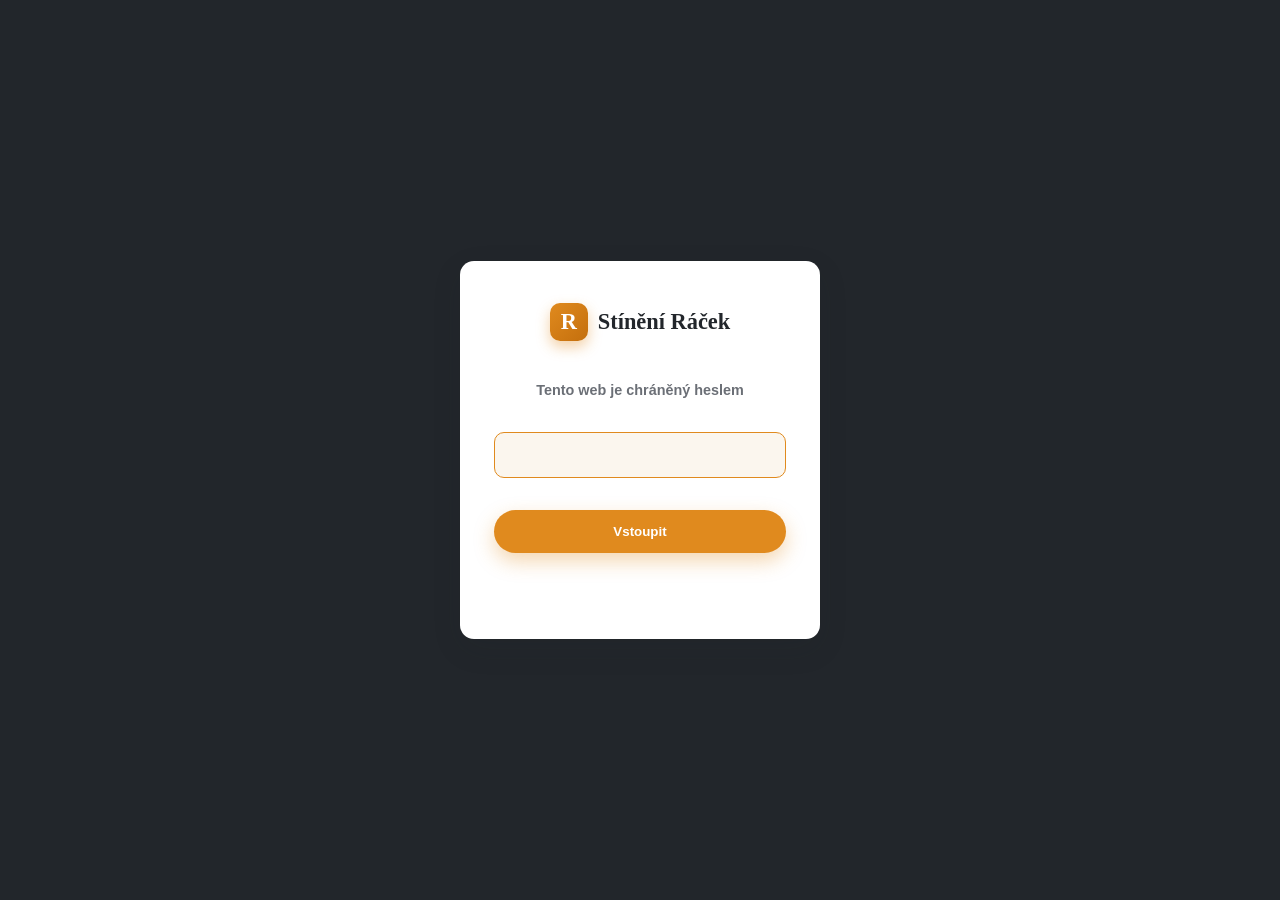
==== commit 56dff2d1: "update update" ====
--- a/index.html
+++ b/index.html
@@ -5,9 +5,25 @@
 <meta name="viewport" content="width=device-width, initial-scale=1.0">
 <title>Stínění Ráček | Venkovní žaluzie, rolety, screeny a pergoly na míru</title>
 <meta name="description" content="Stínění Ráček – venkovní žaluzie, rolety, screenové clony, pergoly a markýzy, sítě proti hmyzu. Návrh, výroba a montáž na míru.">
+<!-- Bezpečnostní hlavička: povoluje spouštět skripty a styly jen z vlastního
+     webu (žádné vložené <script> z ciziho zdroje) a obrázky jen z vlastního
+     webu + images.unsplash.com (záložní fotky produktů). -->
+<meta http-equiv="Content-Security-Policy" content="default-src 'self'; script-src 'self'; style-src 'self' 'unsafe-inline'; img-src 'self' https://images.unsplash.com data:; base-uri 'self'; form-action 'self'; object-src 'none'">
 <link rel="stylesheet" href="style.css">
 </head>
 <body>
+
+<!-- Přihlašovací obrazovka — dokud se nezadá správné heslo, zbytek stránky
+     je schovaný přes CSS (viz style.css) a auth.js. -->
+<div class="auth-gate" id="authGate">
+  <form class="auth-box" id="authForm">
+    <div class="auth-logo"><span class="logo-mark">R</span> Stínění Ráček</div>
+    <label for="authPassword">Tento web je chráněný heslem</label>
+    <input type="password" id="authPassword" autocomplete="off" required>
+    <button type="submit" class="btn">Vstoupit</button>
+    <div class="auth-error" id="authError"></div>
+  </form>
+</div>
 
 <header id="siteHeader">
   <div class="container nav-wrap">
@@ -303,7 +319,7 @@
   <div class="container">
     <div class="footer-grid">
       <div>
-        <div class="footer-logo"><span class="logo-mark">R</span> Stínění Ráček</div>
+        <a href="#home" class="footer-logo"><span class="logo-mark">R</span> Stínění Ráček</a>
         <p style="max-width:320px; font-size:.9rem;">Venkovní žaluzie, rolety, screeny, pergoly a sítě proti hmyzu — návrh, výroba a montáž na míru po celé ČR.</p>
       </div>
       <div>
@@ -340,6 +356,7 @@
 
 <button class="back-to-top" id="backToTop" aria-label="Nahoru">↑</button>
 
+<script src="auth.js"></script>
 <script src="products-data.js"></script>
 <script src="script.js"></script>
 </body>
--- a/style.css
+++ b/style.css
@@ -22,6 +22,32 @@
   img{max-width:100%; display:block;}
   a{color:inherit; text-decoration:none;}
   .container{max-width:1180px; margin:0 auto; padding:0 24px;}
+
+  /* Ochrana webu heslem — dokud html nemá třídu .auth-ok (viz auth.js),
+     schová se veškerý obsah stránky a zůstane vidět jen přihlašovací
+     obrazovka #authGate. */
+  html:not(.auth-ok) body > *:not(#authGate){display:none !important;}
+  .auth-gate{
+    position:fixed; inset:0; z-index:9999; background:var(--charcoal);
+    display:flex; align-items:center; justify-content:center; padding:24px;
+  }
+  .auth-box{
+    background:#fff; border-radius:var(--radius); box-shadow:var(--shadow);
+    padding:42px 34px; max-width:360px; width:100%; text-align:center;
+  }
+  .auth-logo{
+    display:flex; align-items:center; justify-content:center; gap:10px;
+    font-family:Georgia, "Times New Roman", serif; font-weight:700; font-size:1.4rem;
+    color:var(--charcoal); margin-bottom:22px;
+  }
+  .auth-box label{display:block; font-size:.9rem; color:var(--gray); margin-bottom:14px;}
+  .auth-box input{
+    width:100%; padding:13px 15px; border:1.5px solid var(--line); border-radius:10px;
+    font-family:inherit; font-size:1rem; text-align:center; margin-bottom:16px; background:var(--cream);
+  }
+  .auth-box input:focus{outline:none; border-color:var(--amber);}
+  .auth-box .btn{width:100%; border:none; cursor:pointer;}
+  .auth-error{color:#c0392b; font-size:.85rem; min-height:1.2em; margin-top:12px;}
   h1,h2,h3{font-family:Georgia, "Times New Roman", serif; line-height:1.15; margin:0 0 .5em;}
   .eyebrow{
     text-transform:uppercase; letter-spacing:.14em; font-size:.78rem;
